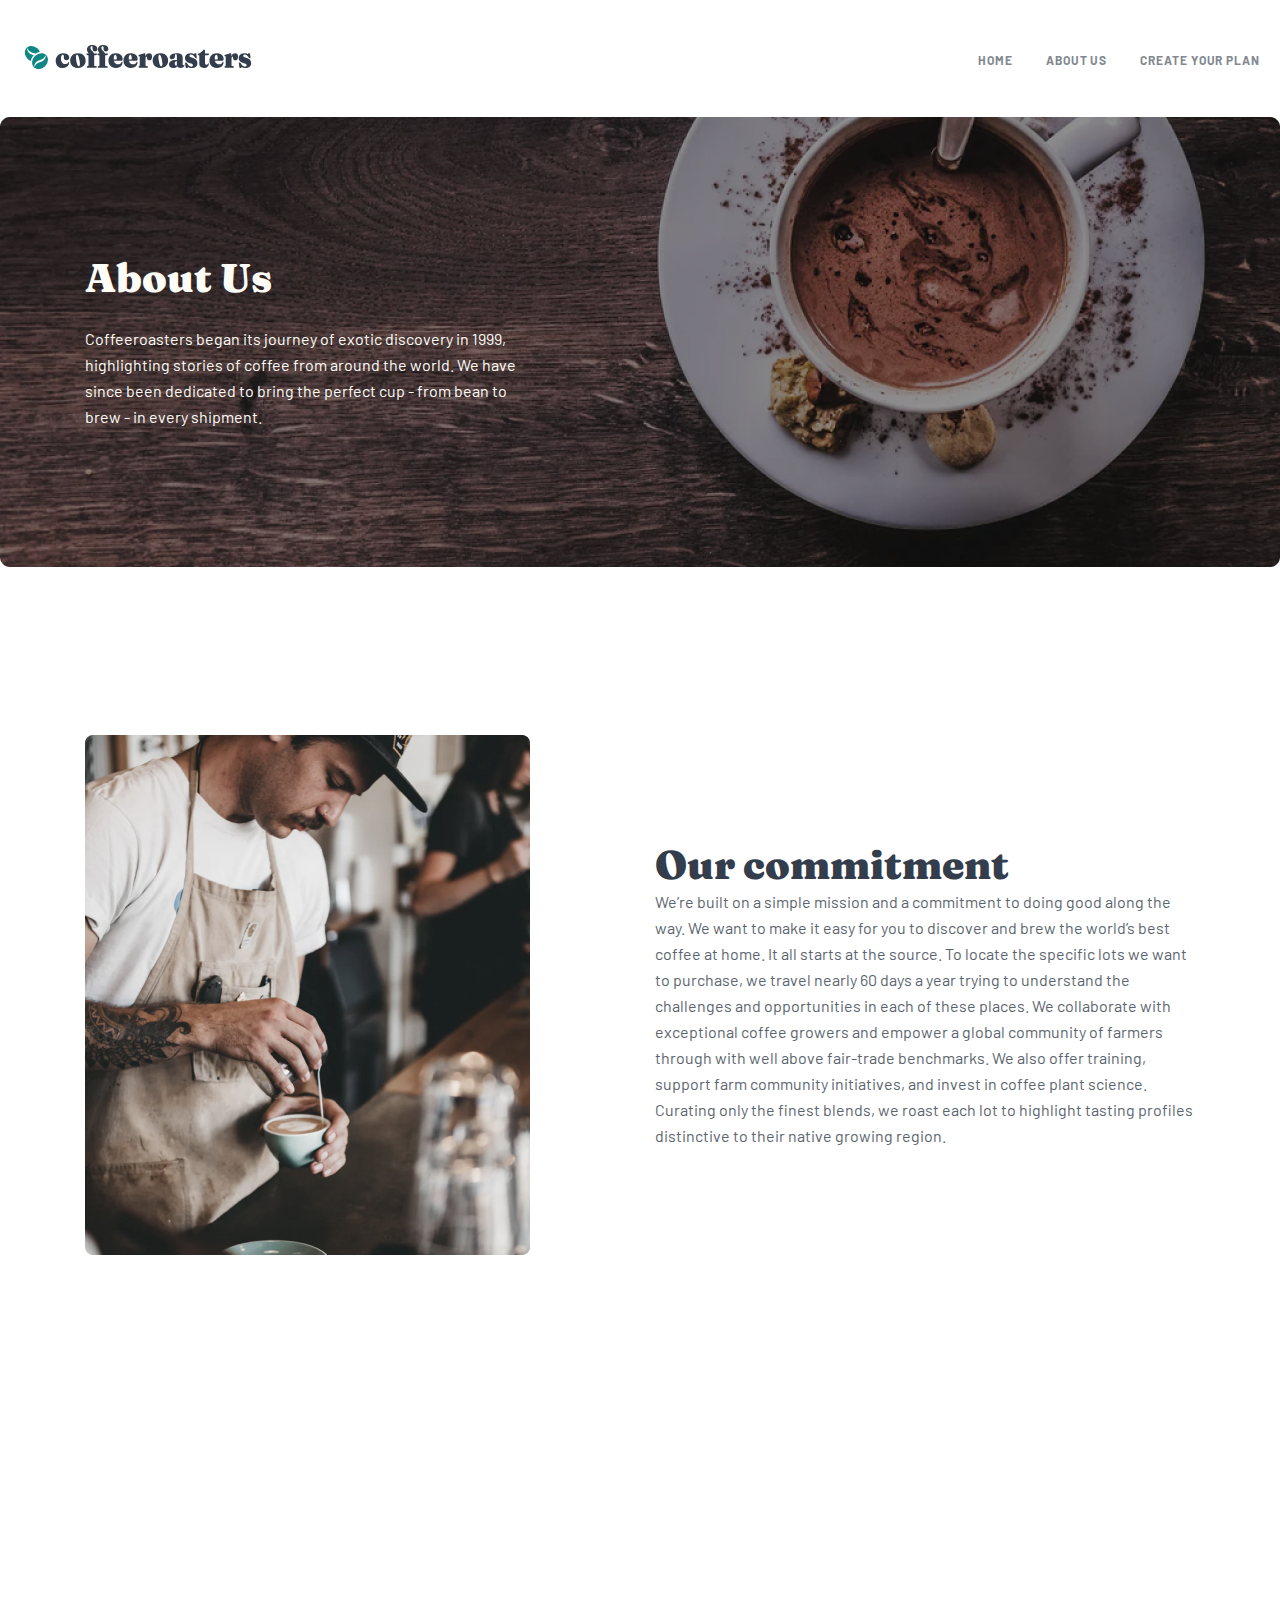
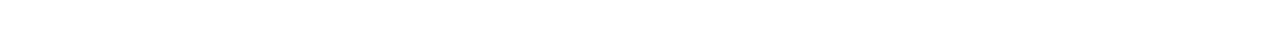
==== about.html @ 252aadc0 "about" ====
<!DOCTYPE html>
<html lang="en">
<head>
    <meta charset="UTF-8">
    <meta http-equiv="X-UA-Compatible" content="IE=edge">
    <meta name="viewport" content="width=device-width, initial-scale=1.0">
    <link rel="stylesheet" href="./css/main.css">
    <title>Document</title>
</head>
<body>
    <!-- HEADER -->
    <header class="header">
        <div class="container header__container">
            <a class="header__link" href="#">
                <img class="header__img" src="./images/Group 5.svg" alt="logo" width="236" height="26">
            </a>
            <!-- NAV -->
            <nav class="sitenav">
                <ul class="sitenav__list">
                    <li class="sitenav__item">
                        <a href="./index.html" class="sitenav__link">
                            HOME
                        </a>
                    </li>

                    <li class="sitenav__item">
                        <a href="#" class="sitenav__link sitenav__link--about">
                            ABOUT US
                        </a>
                    </li>

                    <li class="sitenav__item">
                        <a href="#" class="sitenav__link">
                            Create your plan
                        </a>
                    </li>
                </ul>
            </nav>
        </div>
    </header>

    <!-- MAIN -->
    <main class="main">
        <!-- ABOUT -->
        <section class="about">
            <div class="container about__container">
                <h2 class="about__heading">About Us</h2>
                <p class="about__desc">
                    Coffeeroasters began its journey of exotic discovery in 1999, highlighting stories of coffee from around the world. We have since been dedicated to bring the perfect cup - from bean to brew - in every shipment.
                </p>
            </div>
        </section>

        <!-- COMMITMENT -->
        <section class="commitment">
            <div class="container commitment__container">
                <img class="commitment__img" src="./images/man.png" alt="man" width="445" height="520">

                <div class="commitment__wrapper">
                    <h2 class="commitment__heading">Our commitment</h2>
                    <p class="commitment__desc">
                        We’re built on a simple mission and a commitment to doing good along the way. We want to make it easy for you to discover and brew the world’s best coffee at home. It all starts at the source. To locate the specific lots we want to purchase, we travel nearly 60 days a year trying to understand the challenges and opportunities in each of these places. We collaborate with exceptional coffee growers and empower a global community of farmers through with well above fair-trade benchmarks. We also offer training, support farm community initiatives, and invest in coffee plant science. Curating only the finest blends, we roast each lot to highlight tasting profiles distinctive to their native growing region.
                    </p>
                </div>
            </div>
        </section>
    </main>

    <!-- FOOTER -->
    <footer class="footer">

    </footer>
</body>
</html>
---- css/main.css ----
@font-face {
  font-family: 'Barlow';
  src: url("../fonts/Barlow-Regular.woff2") format("woff2"), url("../fonts/Barlow-Regular.woff") format("woff"), url("../fonts/Barlow-Regular.ttf") format("truetype");
  font-weight: normal;
  font-style: normal;
  font-display: swap;
}

@font-face {
  font-family: 'Barlow';
  src: url("../fonts/Barlow-SemiBold.woff2") format("woff2"), url("../fonts/Barlow-SemiBold.woff") format("woff"), url("../fonts/Barlow-SemiBold.ttf") format("truetype");
  font-weight: 600;
  font-style: normal;
  font-display: swap;
}

@font-face {
  font-family: 'Fraunces';
  src: url("../fonts/Fraunces-Black.woff2") format("woff2"), url("../fonts/Fraunces-Black.woff") format("woff"), url("../fonts/Fraunces-Black.ttf") format("truetype");
  font-weight: 900;
  font-style: normal;
  font-display: swap;
}

@font-face {
  font-family: 'Barlow';
  src: url("../fonts/Barlow-Medium.woff2") format("woff2"), url("../fonts/Barlow-Medium.woff") format("woff"), url("../fonts/Barlow-Medium.ttf") format("truetype");
  font-weight: 500;
  font-style: normal;
  font-display: swap;
}

@font-face {
  font-family: 'Barlow';
  src: url("../fonts/Barlow-Bold.woff2") format("woff2"), url("../fonts/Barlow-Bold.woff") format("woff"), url("../fonts/Barlow-Bold.ttf") format("truetype");
  font-weight: bold;
  font-style: normal;
  font-display: swap;
}

html {
  -webkit-box-sizing: border-box;
          box-sizing: border-box;
  scroll-behavior: smooth;
}

*,
*::after,
*::before {
  -webkit-box-sizing: border-box;
          box-sizing: border-box;
}

body {
  margin: 0;
  padding: 0;
  font-family: 'Barlow', 'Fraunces', sans-serif;
}

img {
  display: inline-block;
}

.visually-hidden {
  position: absolute;
  width: 1px;
  height: 1px;
  margin: -1px;
  border: 0;
  padding: 0;
  white-space: nowrap;
  -webkit-clip-path: inset(100%);
          clip-path: inset(100%);
  clip: rect(0 0 0 0);
  overflow: hidden;
}

.container {
  max-width: 1320px;
  margin: 0 auto;
  padding: 0 20px;
}

.button {
  padding: 15px 31px;
  text-decoration: none;
  background: #66D2CF;
  border-radius: 6px;
  font-family: 'Fraunces 9pt';
  font-style: normal;
  font-weight: 900;
  font-size: 18px;
  line-height: 25px;
  text-align: center;
  color: #FEFCF7;
}

.button:hover {
  opacity: 0.8;
}

.button:active {
  opacity: 0.4;
}

.header {
  padding-top: 44px;
  padding-bottom: 44px;
}

.header__container {
  display: -webkit-box;
  display: -ms-flexbox;
  display: flex;
  -webkit-box-align: center;
      -ms-flex-align: center;
          align-items: center;
  -webkit-box-pack: justify;
      -ms-flex-pack: justify;
          justify-content: space-between;
}

.header__link {
  text-decoration: none;
}

.header__link:hover {
  opacity: 0.8;
}

.header__link:active {
  opacity: 0.4;
}

.sitenav__list {
  display: -webkit-box;
  display: -ms-flexbox;
  display: flex;
  margin: 0;
  padding: 0;
  list-style: none;
}

.sitenav__item + .sitenav__item {
  margin-left: 33px;
}

.sitenav__link {
  text-decoration: none;
  font-weight: 700;
  font-size: 12px;
  line-height: 15px;
  letter-spacing: 0.923077px;
  text-transform: uppercase;
  color: #83888F;
}

.sitenav__link:hover {
  opacity: 0.8;
}

.sitenav__link:active {
  opacity: 0.4;
}

.hero__container {
  background-image: url(../images/Bitmap.png);
  background-size: cover;
  padding-top: 116px;
  padding-bottom: 116px;
  padding-left: 86px;
}

.hero__wrapper {
  width: 493px;
}

.hero__heading {
  font-family: 'Fraunces';
  margin: 0;
  margin-bottom: 32px;
  font-weight: 900;
  font-size: 72px;
  line-height: 72px;
  color: #FEFCF7;
}

.hero__desc {
  margin: 0;
  margin-bottom: 56px;
  font-size: 16px;
  line-height: 26px;
  color: #FEFCF7;
  mix-blend-mode: normal;
  opacity: 0.8;
}

.collection {
  padding-top: 100px;
  padding-bottom: 200px;
}

.collection__container {
  max-width: 1111px;
  padding-top: 120px;
  background-image: url(../images/our.png);
  background-repeat: no-repeat;
  background-size: contain;
}

.collection__img {
  margin-bottom: 71px;
}

.collection__list {
  display: -webkit-box;
  display: -ms-flexbox;
  display: flex;
  -webkit-box-pack: justify;
      -ms-flex-pack: justify;
          justify-content: space-between;
  list-style: none;
  margin: 0;
  padding: 0;
}

.collection__desc {
  width: 255px;
  margin: 0;
  margin-bottom: 24px;
  font-family: 'Fraunces 9pt';
  font-style: normal;
  font-weight: 900;
  font-size: 24px;
  line-height: 32px;
  text-align: center;
  color: #333D4B;
}

.collection__desc-small {
  width: 255px;
  margin: 0;
  font-size: 16px;
  line-height: 26px;
  text-align: center;
  color: #333D4B;
}

.choose {
  padding-bottom: 351px;
}

.choose__container {
  padding-top: 100px;
  background-color: #282F38;
}

.choose__heading {
  margin: 0;
  margin-bottom: 32px;
  font-family: 'Fraunces 9pt';
  font-style: normal;
  font-weight: 900;
  font-size: 40px;
  line-height: 48px;
  text-align: center;
  color: #FEFCF7;
}

.choose__desc {
  width: 540px;
  margin: 0;
  margin: 0 auto;
  font-size: 16px;
  line-height: 26px;
  text-align: center;
  color: #FEFCF7;
  mix-blend-mode: normal;
  opacity: 0.8;
}

.choose__list {
  display: -webkit-box;
  display: -ms-flexbox;
  display: flex;
  -webkit-box-pack: center;
      -ms-flex-pack: center;
          justify-content: center;
  list-style: none;
  margin: 0;
  padding: 0;
}

.choose__item {
  position: relative;
  top: 150px;
  text-align: center;
  padding-top: 70px;
  padding-right: 48px;
  padding-bottom: 48px;
  padding-left: 48px;
  background-color: #0E8784;
  border-radius: 8px;
  width: 350px;
}

.choose__item + .choose__item {
  margin-left: 30px;
}

.choose__img {
  margin-bottom: 56px;
}

.choose__list-desc {
  width: 255px;
  margin: 0;
  margin-bottom: 24px;
  font-family: 'Fraunces';
  font-weight: 900;
  font-size: 24px;
  line-height: 32px;
  color: #FEFCF7;
}

.choose__list-descsmall {
  margin: 0;
  width: 255px;
  font-size: 16px;
  line-height: 26px;
  color: #FEFCF7;
}

.works {
  padding-bottom: 200px;
}

.works__desc {
  margin: 0;
  margin-bottom: 80px;
  font-family: 'Fraunces 9pt';
  font-style: normal;
  font-weight: 900;
  font-size: 24px;
  line-height: 32px;
  color: #83888F;
}

.works__img {
  margin-bottom: 67px;
}

.works__list {
  display: -webkit-box;
  display: -ms-flexbox;
  display: flex;
  -webkit-box-align: center;
      -ms-flex-align: center;
          align-items: center;
  list-style: none;
  margin: 0;
  padding: 0;
}

.works__item {
  width: 285px;
  margin-bottom: 64px;
}

.works__item + .works__item {
  margin-left: 95px;
}

.works__span {
  display: inline-block;
  margin-bottom: 38px;
  font-family: 'Fraunces';
  font-style: normal;
  font-weight: 900;
  font-size: 72px;
  line-height: 72px;
  color: #FDD6BA;
}

.works__desc {
  margin: 0;
  margin-bottom: 42px;
  font-family: 'Fraunces';
  font-style: normal;
  font-weight: 900;
  font-size: 32px;
  line-height: 36px;
  color: #333D4B;
}

.works__desc-smal {
  margin: 0;
  font-size: 16px;
  line-height: 26px;
  color: #333D4B;
}

.footer {
  padding-bottom: 135px;
}

.footer__container {
  display: -webkit-box;
  display: -ms-flexbox;
  display: flex;
  -webkit-box-align: center;
      -ms-flex-align: center;
          align-items: center;
  -webkit-box-pack: justify;
      -ms-flex-pack: justify;
          justify-content: space-between;
  background: #2C343E;
  padding: 47px 85px;
}

.footer__list {
  display: -webkit-box;
  display: -ms-flexbox;
  display: flex;
  list-style: none;
  margin: 0;
  margin-left: 103px;
  padding: 0;
}

.footer__item + .footer__item {
  margin-left: 33px;
}

.footer__wrapper {
  display: -webkit-box;
  display: -ms-flexbox;
  display: flex;
  -webkit-box-align: center;
      -ms-flex-align: center;
          align-items: center;
}

.footer__link {
  text-decoration: none;
  font-weight: 700;
  font-size: 12px;
  line-height: 15px;
  letter-spacing: 0.923077px;
  text-transform: uppercase;
  color: #83888F;
}

.footer__link:hover {
  opacity: 0.8;
}

.footer__link:active {
  opacity: 0.4;
}

.footer__img-link + .footer__img-link {
  margin-left: 24px;
}

.footer__img-link:hover {
  opacity: 0.8;
}

.footer__img-link:active {
  opacity: 0.4;
}

.about {
  padding-bottom: 168px;
}

.about__container {
  background-image: url(../images/blackcofe.png);
  background-size: cover;
  padding: 137px 85px;
}

.about__heading {
  margin: 0;
  margin-bottom: 24px;
  font-family: 'Fraunces';
  font-style: normal;
  font-weight: 900;
  font-size: 40px;
  line-height: 48px;
  color: #FEFCF7;
}

.about__desc {
  width: 445px;
  margin: 0;
  font-size: 16px;
  line-height: 26px;
  color: #FEFCF7;
}

.commitment {
  padding-bottom: 256px;
}

.commitment__container {
  display: -webkit-box;
  display: -ms-flexbox;
  display: flex;
  -webkit-box-align: center;
      -ms-flex-align: center;
          align-items: center;
  -webkit-box-pack: center;
      -ms-flex-pack: center;
          justify-content: center;
}

.commitment__wrapper {
  margin-left: 125px;
  width: 540px;
}

.commitment__heading {
  margin: 0;
  font-family: 'Fraunces';
  font-style: normal;
  font-weight: 900;
  font-size: 40px;
  line-height: 48px;
  color: #333D4B;
}

.commitment__desc {
  margin: 0;
  line-height: 26px;
  color: #333D4B;
  mix-blend-mode: normal;
  opacity: 0.8;
}
/*# sourceMappingURL=main.css.map */
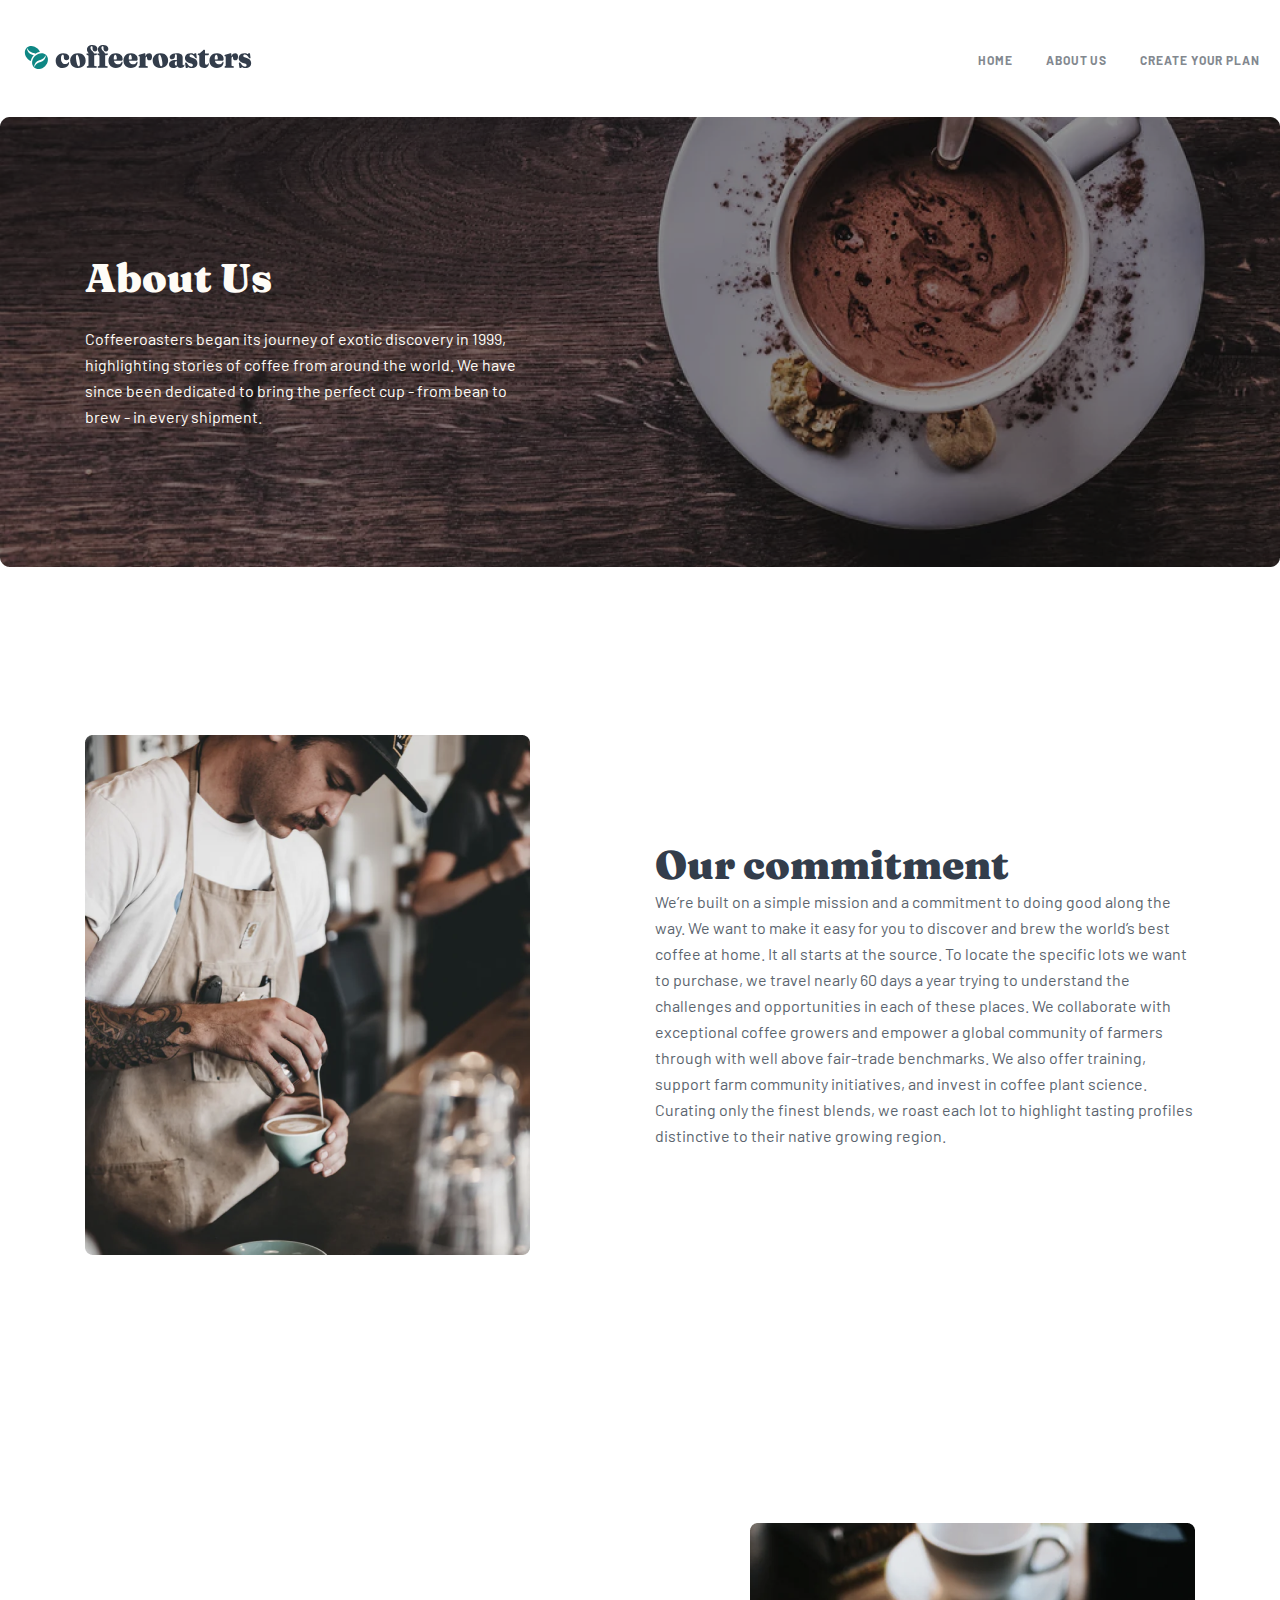
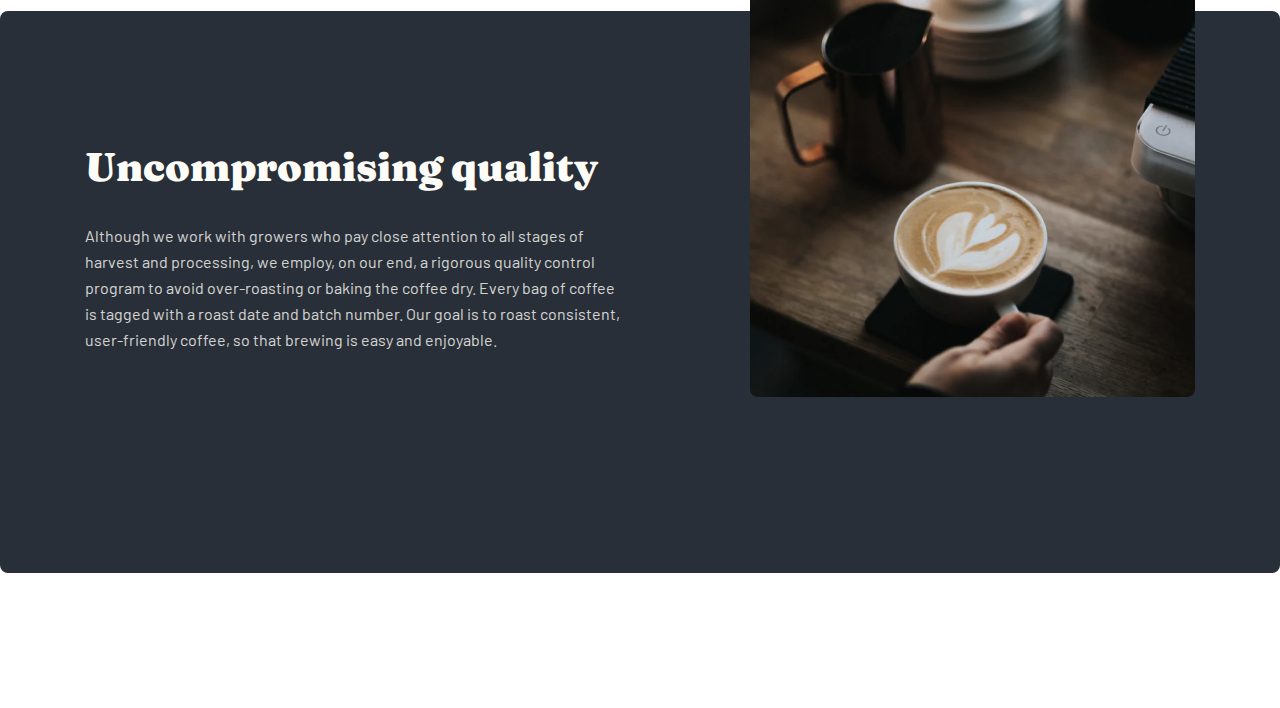
==== commit dbd6cf38: "quality" ====
--- a/about.html
+++ b/about.html
@@ -64,6 +64,19 @@
                 </div>
             </div>
         </section>
+
+        <section class="quality">
+            <div class="container quality__container">
+              <div class="quality__wrapper">
+                <h2 class="quality__heading">Uncompromising quality</h2>
+                <p class="quality__desc">
+                    Although we work with growers who pay close attention to all stages of harvest and processing, we employ, on our end, a rigorous quality control program to avoid over-roasting or baking the coffee dry. Every bag of coffee is tagged with a roast date and batch number. Our goal is to roast consistent, user-friendly coffee, so that brewing is easy and enjoyable.
+                </p>
+              </div>
+
+              <img class="quality__img" src="./images/qualitycofe.png" alt="cofe" width="445" height="474">
+            </div>
+        </section>
     </main>
 
     <!-- FOOTER -->
--- a/css/main.css
+++ b/css/main.css
@@ -501,7 +501,7 @@
 }
 
 .commitment {
-  padding-bottom: 256px;
+  padding-bottom: 356px;
 }
 
 .commitment__container {
@@ -538,4 +538,45 @@
   mix-blend-mode: normal;
   opacity: 0.8;
 }
+
+.quality__container {
+  display: -webkit-box;
+  display: -ms-flexbox;
+  display: flex;
+  -webkit-box-align: center;
+      -ms-flex-align: center;
+          align-items: center;
+  background-color: #282F38;
+  border-radius: 8px;
+  padding-bottom: 88px;
+  padding-left: 85px;
+}
+
+.quality__wrapper {
+  width: 540px;
+  margin-right: 125px;
+}
+
+.quality__heading {
+  margin: 0;
+  margin-bottom: 32px;
+  font-family: 'Fraunces';
+  font-weight: 900;
+  font-size: 40px;
+  line-height: 48px;
+  color: #FEFCF7;
+}
+
+.quality__desc {
+  margin: 0;
+  line-height: 26px;
+  color: #FEFCF7;
+  mix-blend-mode: normal;
+  opacity: 0.8;
+}
+
+.quality__img {
+  position: relative;
+  top: -88px;
+}
 /*# sourceMappingURL=main.css.map */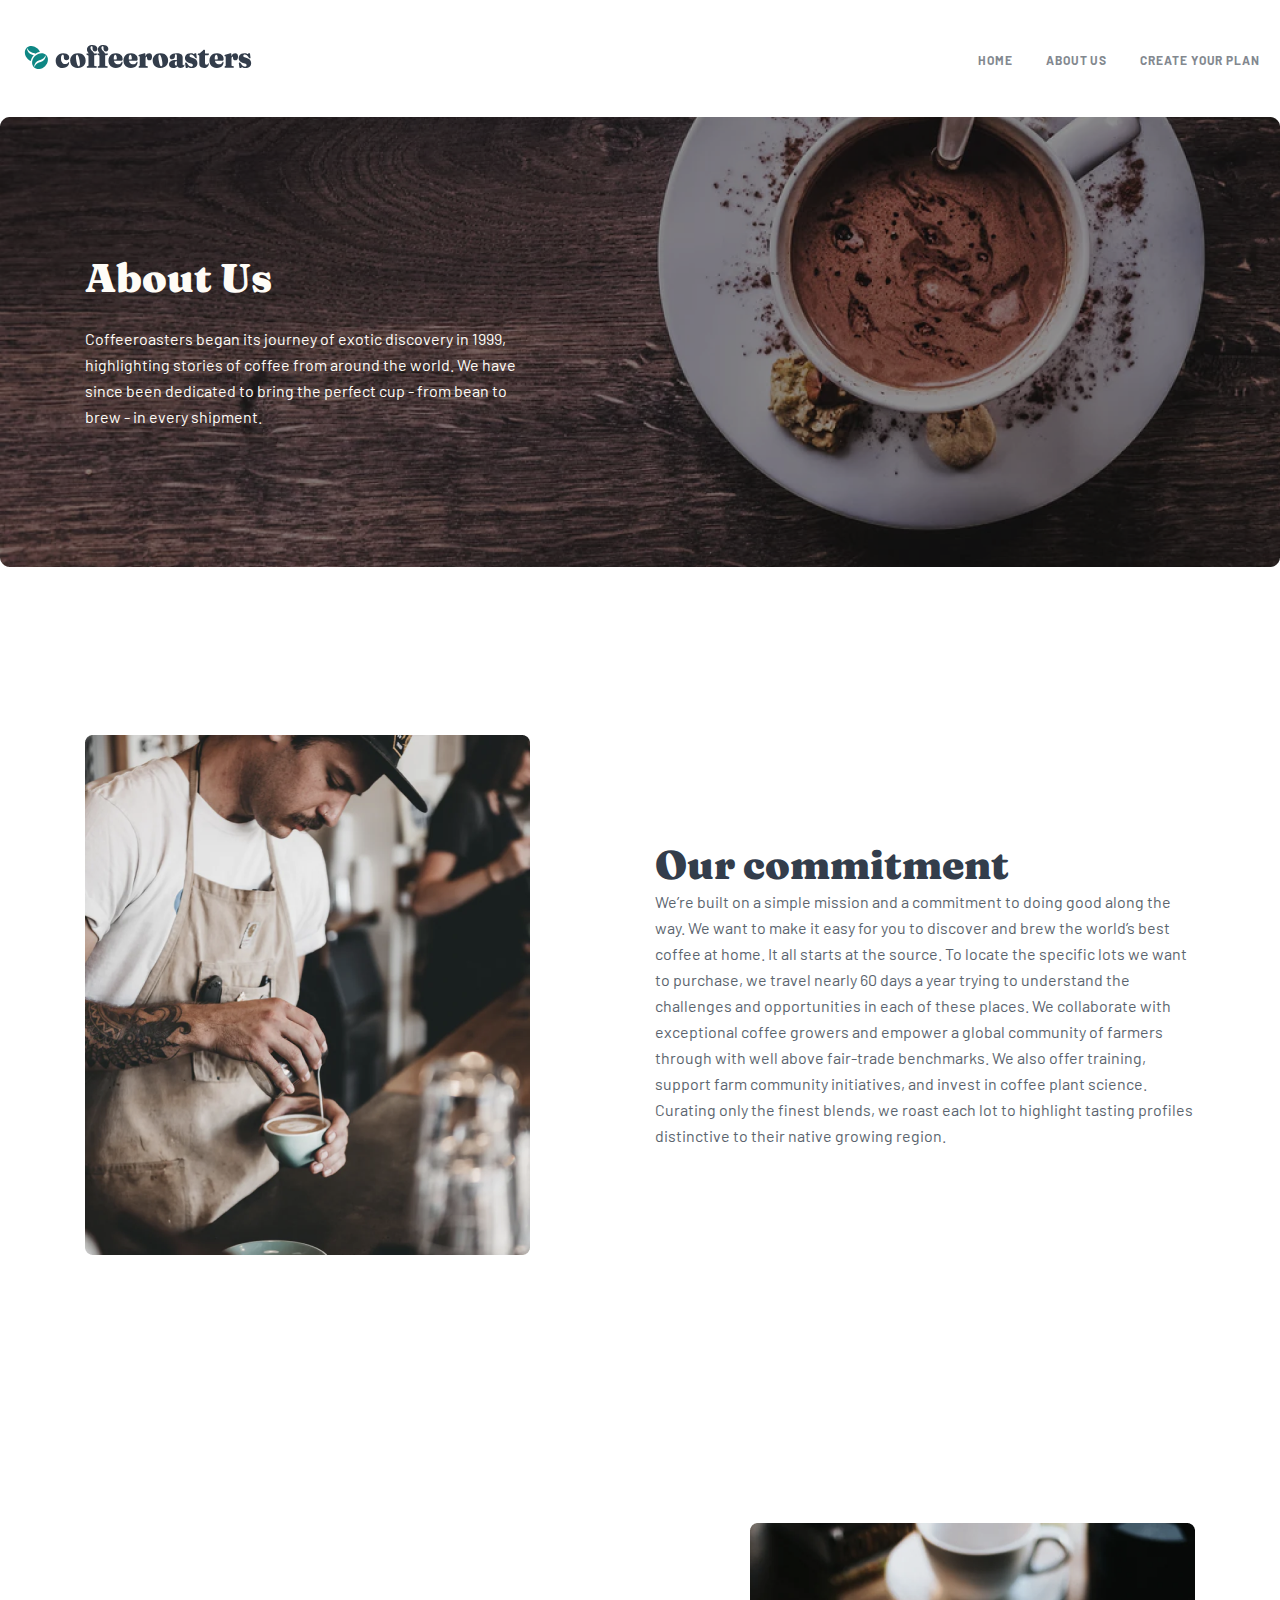
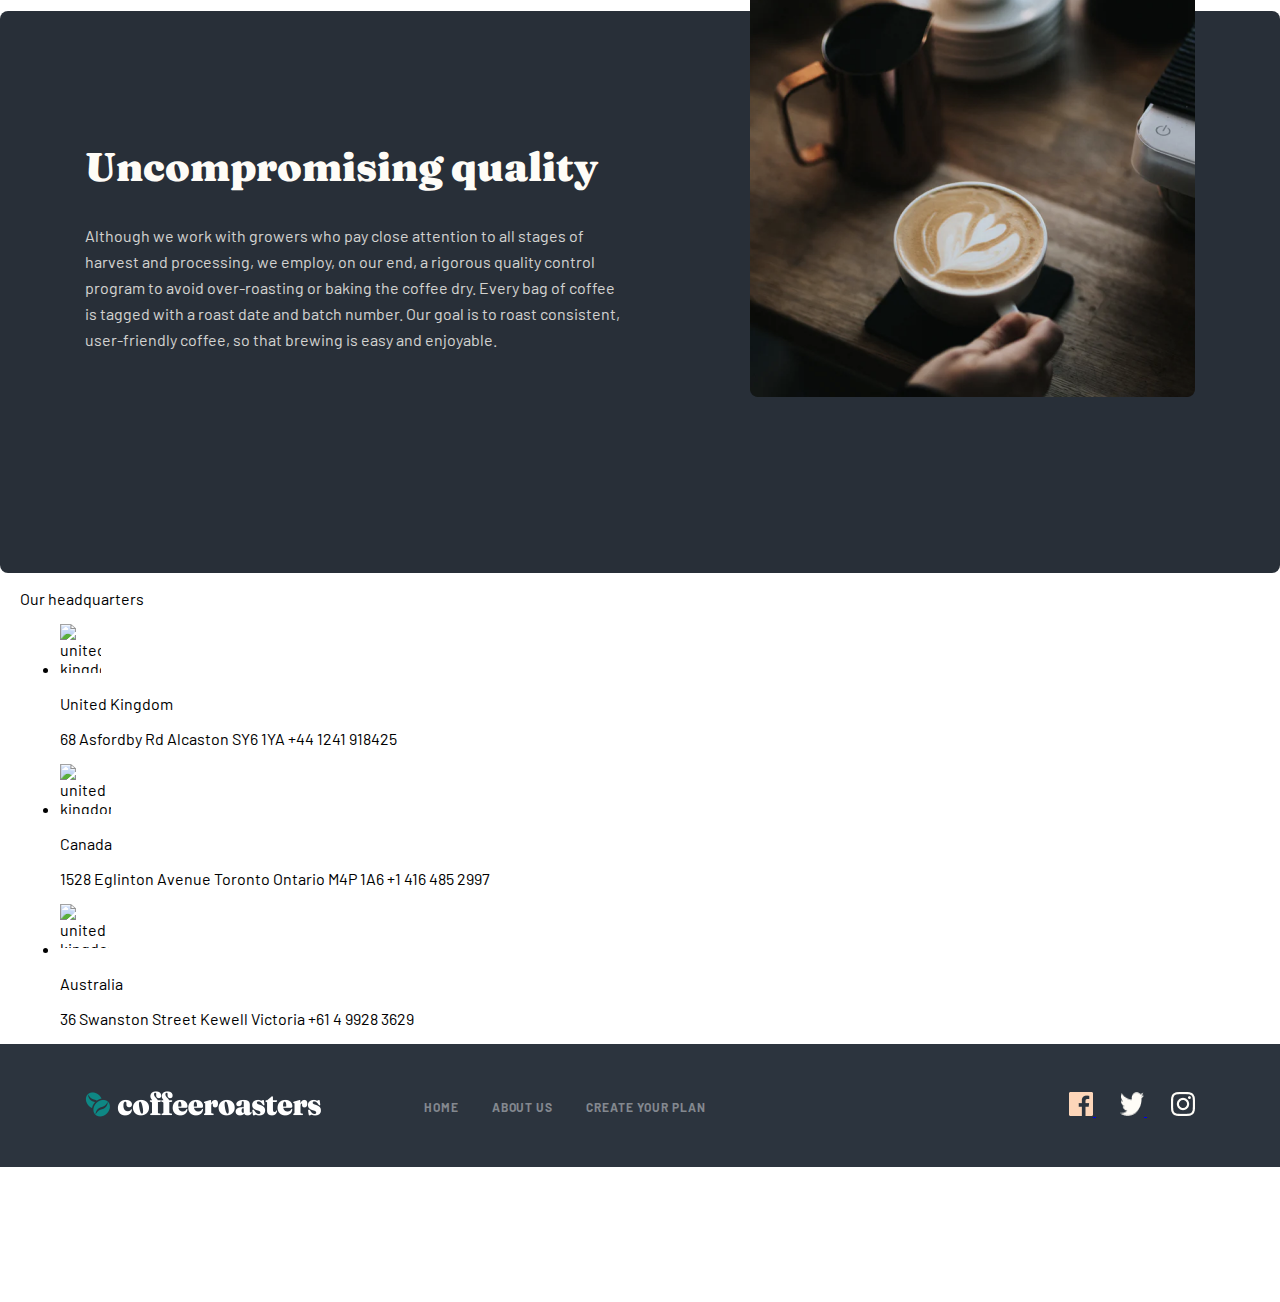
==== commit f8b68c67: "last" ====
--- a/about.html
+++ b/about.html
@@ -4,8 +4,9 @@
     <meta charset="UTF-8">
     <meta http-equiv="X-UA-Compatible" content="IE=edge">
     <meta name="viewport" content="width=device-width, initial-scale=1.0">
+    <link rel="shortcut icon" href="./images/last.jpg" type="image/x-icon">
     <link rel="stylesheet" href="./css/main.css">
-    <title>Document</title>
+    <title>About us</title>
 </head>
 <body>
     <!-- HEADER -->
@@ -30,7 +31,7 @@
                     </li>
 
                     <li class="sitenav__item">
-                        <a href="#" class="sitenav__link">
+                        <a href="./subscribe.html" class="sitenav__link">
                             Create your plan
                         </a>
                     </li>
@@ -64,24 +65,101 @@
                 </div>
             </div>
         </section>
-
+        <!-- QUALITY -->
         <section class="quality">
             <div class="container quality__container">
-              <div class="quality__wrapper">
-                <h2 class="quality__heading">Uncompromising quality</h2>
-                <p class="quality__desc">
-                    Although we work with growers who pay close attention to all stages of harvest and processing, we employ, on our end, a rigorous quality control program to avoid over-roasting or baking the coffee dry. Every bag of coffee is tagged with a roast date and batch number. Our goal is to roast consistent, user-friendly coffee, so that brewing is easy and enjoyable.
-                </p>
-              </div>
+                <div class="quality__wrapper">
+                    <h2 class="quality__heading">Uncompromising quality</h2>
+                    <p class="quality__desc">
+                        Although we work with growers who pay close attention to all stages of harvest and processing, we employ, on our end, a rigorous quality control program to avoid over-roasting or baking the coffee dry. Every bag of coffee is tagged with a roast date and batch number. Our goal is to roast consistent, user-friendly coffee, so that brewing is easy and enjoyable.
+                    </p>
+                </div>
 
-              <img class="quality__img" src="./images/qualitycofe.png" alt="cofe" width="445" height="474">
+                <img class="quality__img" src="./images/qualitycofe.png" alt="cofe" width="445" height="474">
+            </div>
+        </section>
+
+        <section class="nation">
+            <div class="container nation__container">
+                <p class="nation__desc">Our headquarters</p>
+
+                <ul class="nation__list">
+                    <li class="nation__item">
+                        <img class="nation__img" src="./images/kingdom.png" alt="united kingdom" width="41" height="49">
+
+                        <p class="nation__list-desc">United Kingdom</p>
+                        <p class="nation__list-desc-small">68  Asfordby Rd
+                            Alcaston
+                            SY6 1YA
+                            +44 1241 918425
+                        </p>
+                    </li>
+
+                    <li class="nation__item">
+                        <img class="nation__img" src="./images/canada.png" alt="united kingdom" width="51" height="50">
+
+                        <p class="nation__list-desc">Canada</p>
+                        <p class="nation__list-desc-small">
+                            1528  Eglinton Avenue
+                            Toronto
+                            Ontario M4P 1A6
+                            +1 416 485 2997
+                        </p>
+                    </li>
+
+                    <li class="nation__item">
+                        <img class="nation__img" src="./images/australia.png" alt="united kingdom" width="49" height="44">
+
+                        <p class="nation__list-desc">Australia</p>
+                        <p class="nation__list-desc-small">
+                            36 Swanston Street
+                            Kewell
+                            Victoria
+                            +61 4 9928 3629
+                        </p>
+                    </li>
+                </ul>
             </div>
         </section>
     </main>
 
     <!-- FOOTER -->
     <footer class="footer">
+        <div class="container footer__container">
+          <div class="footer__wrapper">
+            <a class="header__link" href="#">
+                <img class="header__img" src="./images/coffe.png" alt="logo" width="236" height="26">
+            </a>
 
+            <ul class="footer__list">
+                <li class="footer__item">
+                    <a class="footer__link" href="./index.html">HOME</a>
+                </li>
+
+                <li class="footer__item">
+                    <a class="footer__link" href="#">ABOUT US</a>
+                </li>
+
+                <li class="footer__item">
+                    <a class="footer__link" href="./subscribe.html">Create your plan</a>
+                </li>
+            </ul>
+          </div>
+
+          <div class="footer__imgwrapper">
+            <a class="footer__img-link" href="#">
+                <img class="footer__img" src="./images/facebook.png" alt="facebook" width="24" height="24">
+            </a>
+
+            <a class="footer__img-link" href="#">
+                <img class="footer__img" src="./images/twitter.png" alt="facebook" width="24" height="24">
+            </a>
+
+            <a class="footer__img-link" href="#">
+                <img class="footer__img" src="./images/instagram.png" alt="facebook" width="24" height="24">
+            </a>
+          </div>
+        </div>
     </footer>
 </body>
 </html>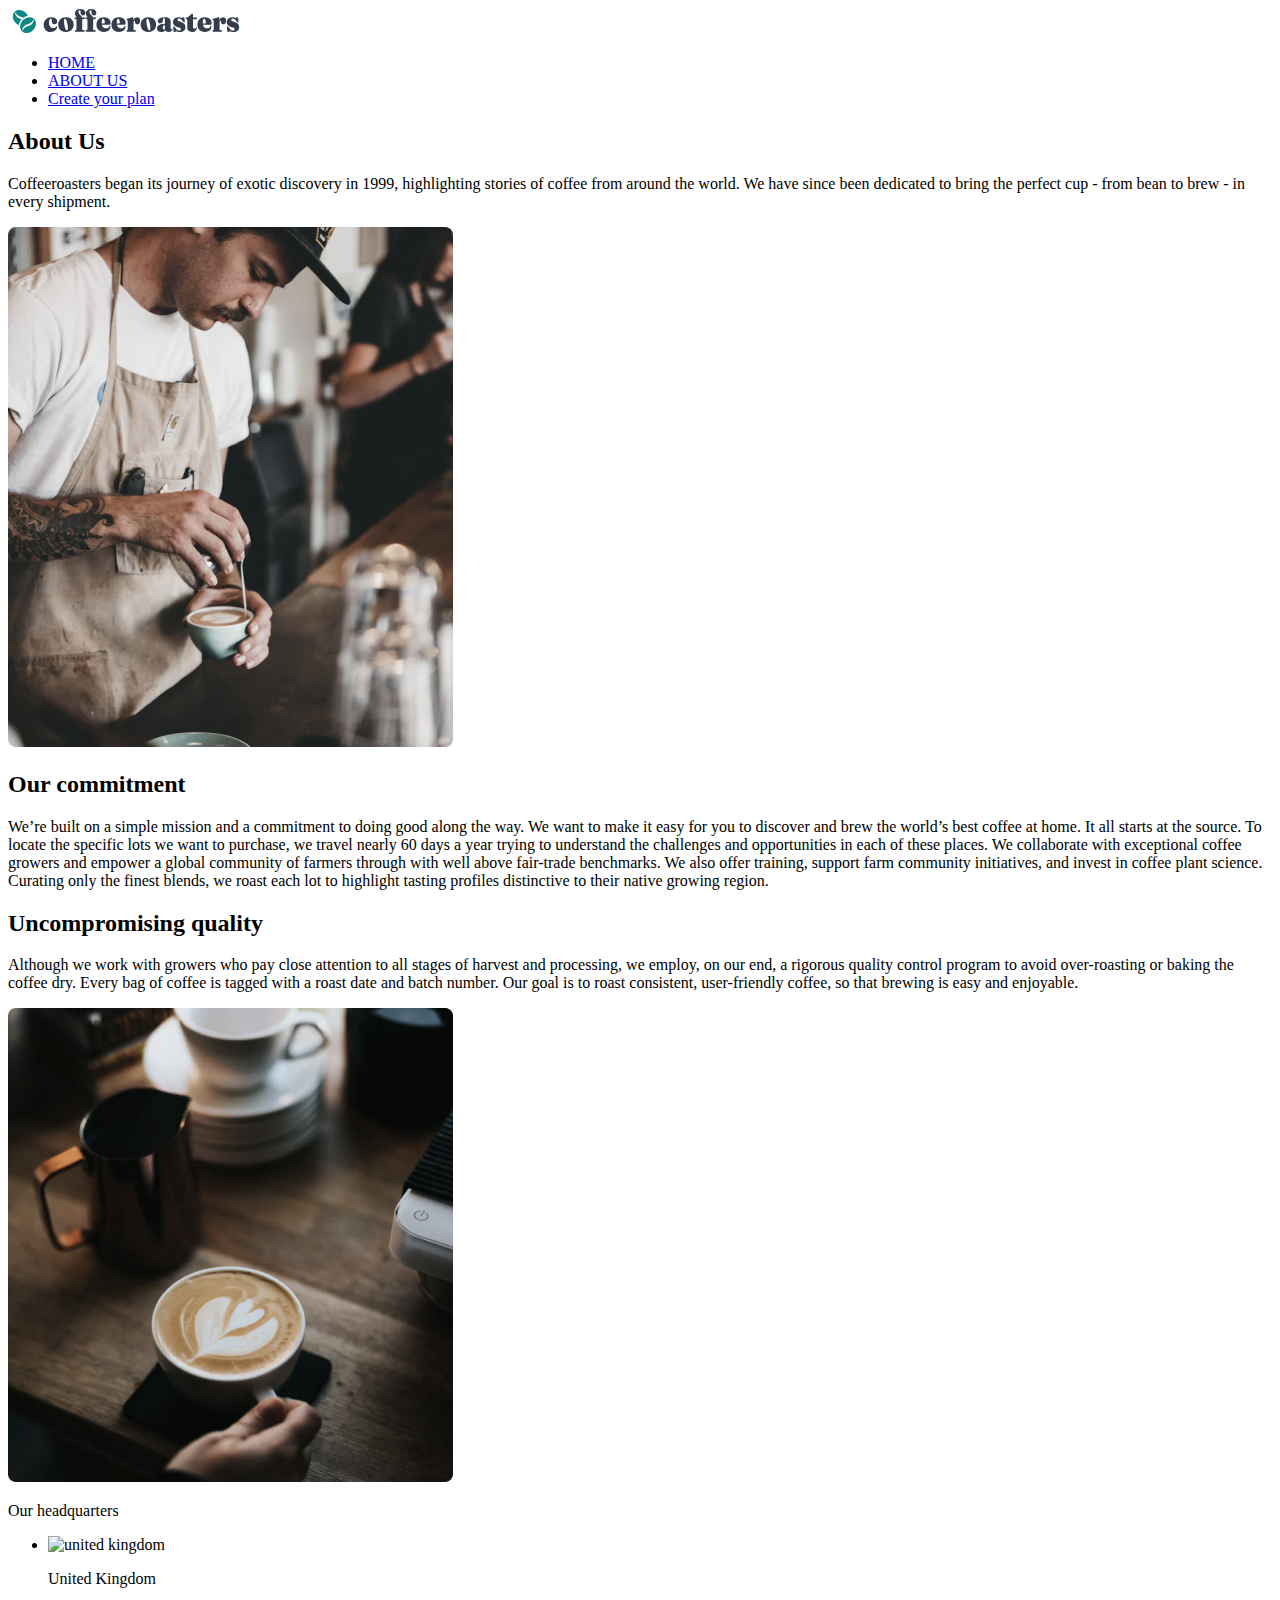
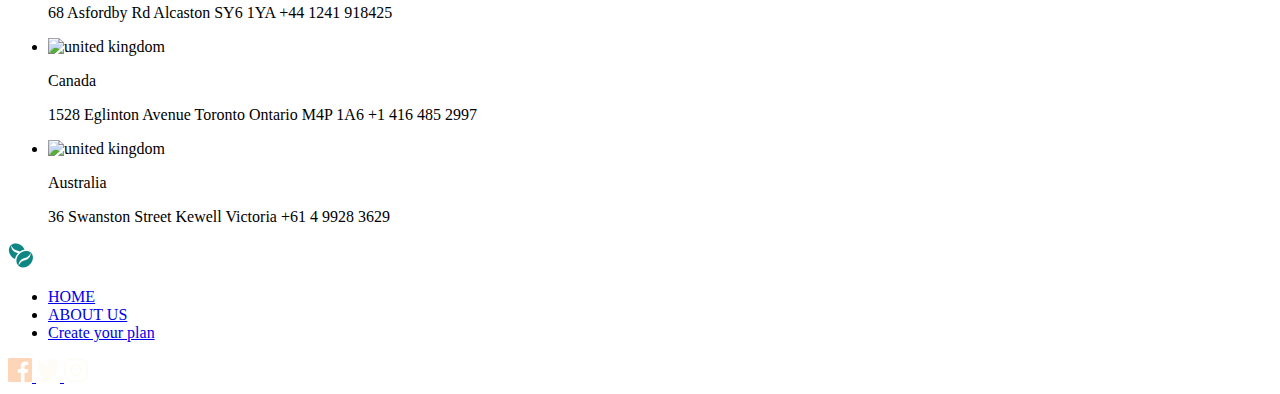
==== commit fbed7305: "link" ====
--- a/about.html
+++ b/about.html
@@ -5,7 +5,8 @@
     <meta http-equiv="X-UA-Compatible" content="IE=edge">
     <meta name="viewport" content="width=device-width, initial-scale=1.0">
     <link rel="shortcut icon" href="./images/last.jpg" type="image/x-icon">
-    <link rel="stylesheet" href="./css/main.css">
+    <!-- <link rel="stylesheet" href="./css/main.css"> -->
+    <link rel="stylesheet" href="./css/main.min.css">
     <title>About us</title>
 </head>
 <body>
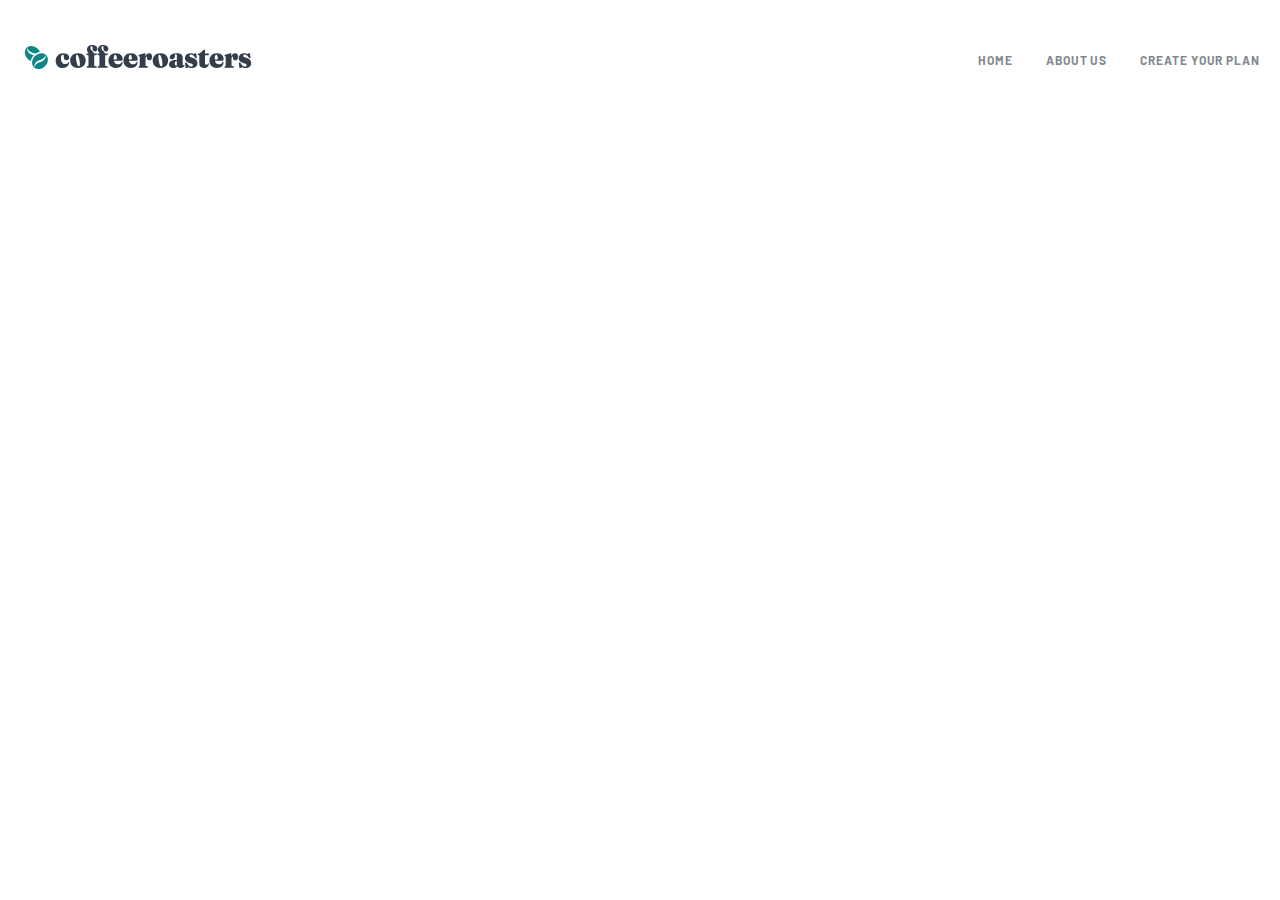
==== commit c80f71d2: "2 page" ====
--- a/about.html
+++ b/about.html
@@ -5,16 +5,20 @@
     <meta http-equiv="X-UA-Compatible" content="IE=edge">
     <meta name="viewport" content="width=device-width, initial-scale=1.0">
     <link rel="shortcut icon" href="./images/last.jpg" type="image/x-icon">
-    <!-- <link rel="stylesheet" href="./css/main.css"> -->
-    <link rel="stylesheet" href="./css/main.min.css">
+    <link rel="stylesheet" href="./css/main.css">
+    <!-- <link rel="stylesheet" href="./css/main.min.css"> -->
     <title>About us</title>
 </head>
 <body>
     <!-- HEADER -->
-    <header class="header">
+    <header class="header header--open">
         <div class="container header__container">
             <a class="header__link" href="#">
                 <img class="header__img" src="./images/Group 5.svg" alt="logo" width="236" height="26">
+            </a>
+
+            <a class="header__link header__link--active" href="#">
+                <img class="header__img" src="./images/footerlogo.png" alt="logo" width="163" height="18">
             </a>
             <!-- NAV -->
             <nav class="sitenav">
@@ -37,6 +41,8 @@
                         </a>
                     </li>
                 </ul>
+
+                <button class="header__hamburger"></button>
             </nav>
         </div>
     </header>
@@ -44,7 +50,7 @@
     <!-- MAIN -->
     <main class="main">
         <!-- ABOUT -->
-        <section class="about">
+        <section class="about about__none">
             <div class="container about__container">
                 <h2 class="about__heading">About Us</h2>
                 <p class="about__desc">
@@ -54,7 +60,7 @@
         </section>
 
         <!-- COMMITMENT -->
-        <section class="commitment">
+        <section class="commitment commitment__none">
             <div class="container commitment__container">
                 <img class="commitment__img" src="./images/man.png" alt="man" width="445" height="520">
 
@@ -67,7 +73,7 @@
             </div>
         </section>
         <!-- QUALITY -->
-        <section class="quality">
+        <section class="quality quality__none">
             <div class="container quality__container">
                 <div class="quality__wrapper">
                     <h2 class="quality__heading">Uncompromising quality</h2>
@@ -79,8 +85,8 @@
                 <img class="quality__img" src="./images/qualitycofe.png" alt="cofe" width="445" height="474">
             </div>
         </section>
-
-        <section class="nation">
+        <!-- NATION -->
+        <section class="nation nation__none">
             <div class="container nation__container">
                 <p class="nation__desc">Our headquarters</p>
 
@@ -125,7 +131,7 @@
     </main>
 
     <!-- FOOTER -->
-    <footer class="footer">
+    <footer class="footer footer__none">
         <div class="container footer__container">
           <div class="footer__wrapper">
             <a class="header__link" href="#">
@@ -162,5 +168,7 @@
           </div>
         </div>
     </footer>
+
+    <script src="./js/app.js"></script>
 </body>
 </html>--- a/css/main.css
+++ b/css/main.css
@@ -1,3 +1,346 @@
+/*! normalize.css v8.0.1 | MIT License | github.com/necolas/normalize.css */
+/* Document
+   ========================================================================== */
+/**
+ * 1. Correct the line height in all browsers.
+ * 2. Prevent adjustments of font size after orientation changes in iOS.
+ */
+html {
+  line-height: 1.15;
+  /* 1 */
+  -webkit-text-size-adjust: 100%;
+  /* 2 */
+}
+
+/* Sections
+     ========================================================================== */
+/**
+   * Remove the margin in all browsers.
+   */
+body {
+  margin: 0;
+}
+
+/**
+   * Render the `main` element consistently in IE.
+   */
+main {
+  display: block;
+}
+
+/**
+   * Correct the font size and margin on `h1` elements within `section` and
+   * `article` contexts in Chrome, Firefox, and Safari.
+   */
+h1 {
+  font-size: 2em;
+  margin: 0.67em 0;
+}
+
+/* Grouping content
+     ========================================================================== */
+/**
+   * 1. Add the correct box sizing in Firefox.
+   * 2. Show the overflow in Edge and IE.
+   */
+hr {
+  -webkit-box-sizing: content-box;
+          box-sizing: content-box;
+  /* 1 */
+  height: 0;
+  /* 1 */
+  overflow: visible;
+  /* 2 */
+}
+
+/**
+   * 1. Correct the inheritance and scaling of font size in all browsers.
+   * 2. Correct the odd `em` font sizing in all browsers.
+   */
+pre {
+  font-family: monospace, monospace;
+  /* 1 */
+  font-size: 1em;
+  /* 2 */
+}
+
+/* Text-level semantics
+     ========================================================================== */
+/**
+   * Remove the gray background on active links in IE 10.
+   */
+a {
+  background-color: transparent;
+}
+
+/**
+   * 1. Remove the bottom border in Chrome 57-
+   * 2. Add the correct text decoration in Chrome, Edge, IE, Opera, and Safari.
+   */
+abbr[title] {
+  border-bottom: none;
+  /* 1 */
+  text-decoration: underline;
+  /* 2 */
+  -webkit-text-decoration: underline dotted;
+          text-decoration: underline dotted;
+  /* 2 */
+}
+
+/**
+   * Add the correct font weight in Chrome, Edge, and Safari.
+   */
+b,
+strong {
+  font-weight: bolder;
+}
+
+/**
+   * 1. Correct the inheritance and scaling of font size in all browsers.
+   * 2. Correct the odd `em` font sizing in all browsers.
+   */
+code,
+kbd,
+samp {
+  font-family: monospace, monospace;
+  /* 1 */
+  font-size: 1em;
+  /* 2 */
+}
+
+/**
+   * Add the correct font size in all browsers.
+   */
+small {
+  font-size: 80%;
+}
+
+/**
+   * Prevent `sub` and `sup` elements from affecting the line height in
+   * all browsers.
+   */
+sub,
+sup {
+  font-size: 75%;
+  line-height: 0;
+  position: relative;
+  vertical-align: baseline;
+}
+
+sub {
+  bottom: -0.25em;
+}
+
+sup {
+  top: -0.5em;
+}
+
+/* Embedded content
+     ========================================================================== */
+/**
+   * Remove the border on images inside links in IE 10.
+   */
+img {
+  border-style: none;
+}
+
+/* Forms
+     ========================================================================== */
+/**
+   * 1. Change the font styles in all browsers.
+   * 2. Remove the margin in Firefox and Safari.
+   */
+button,
+input,
+optgroup,
+select,
+textarea {
+  font-family: inherit;
+  /* 1 */
+  font-size: 100%;
+  /* 1 */
+  line-height: 1.15;
+  /* 1 */
+  margin: 0;
+  /* 2 */
+}
+
+/**
+   * Show the overflow in IE.
+   * 1. Show the overflow in Edge.
+   */
+button,
+input {
+  /* 1 */
+  overflow: visible;
+}
+
+/**
+   * Remove the inheritance of text transform in Edge, Firefox, and IE.
+   * 1. Remove the inheritance of text transform in Firefox.
+   */
+button,
+select {
+  /* 1 */
+  text-transform: none;
+}
+
+/**
+   * Correct the inability to style clickable types in iOS and Safari.
+   */
+button,
+[type="button"],
+[type="reset"],
+[type="submit"] {
+  -webkit-appearance: button;
+}
+
+/**
+   * Remove the inner border and padding in Firefox.
+   */
+button::-moz-focus-inner,
+[type="button"]::-moz-focus-inner,
+[type="reset"]::-moz-focus-inner,
+[type="submit"]::-moz-focus-inner {
+  border-style: none;
+  padding: 0;
+}
+
+/**
+   * Restore the focus styles unset by the previous rule.
+   */
+button:-moz-focusring,
+[type="button"]:-moz-focusring,
+[type="reset"]:-moz-focusring,
+[type="submit"]:-moz-focusring {
+  outline: 1px dotted ButtonText;
+}
+
+/**
+   * Correct the padding in Firefox.
+   */
+fieldset {
+  padding: 0.35em 0.75em 0.625em;
+}
+
+/**
+   * 1. Correct the text wrapping in Edge and IE.
+   * 2. Correct the color inheritance from `fieldset` elements in IE.
+   * 3. Remove the padding so developers are not caught out when they zero out
+   *    `fieldset` elements in all browsers.
+   */
+legend {
+  -webkit-box-sizing: border-box;
+          box-sizing: border-box;
+  /* 1 */
+  color: inherit;
+  /* 2 */
+  display: table;
+  /* 1 */
+  max-width: 100%;
+  /* 1 */
+  padding: 0;
+  /* 3 */
+  white-space: normal;
+  /* 1 */
+}
+
+/**
+   * Add the correct vertical alignment in Chrome, Firefox, and Opera.
+   */
+progress {
+  vertical-align: baseline;
+}
+
+/**
+   * Remove the default vertical scrollbar in IE 10+.
+   */
+textarea {
+  overflow: auto;
+}
+
+/**
+   * 1. Add the correct box sizing in IE 10.
+   * 2. Remove the padding in IE 10.
+   */
+[type="checkbox"],
+[type="radio"] {
+  -webkit-box-sizing: border-box;
+          box-sizing: border-box;
+  /* 1 */
+  padding: 0;
+  /* 2 */
+}
+
+/**
+   * Correct the cursor style of increment and decrement buttons in Chrome.
+   */
+[type="number"]::-webkit-inner-spin-button,
+[type="number"]::-webkit-outer-spin-button {
+  height: auto;
+}
+
+/**
+   * 1. Correct the odd appearance in Chrome and Safari.
+   * 2. Correct the outline style in Safari.
+   */
+[type="search"] {
+  -webkit-appearance: textfield;
+  /* 1 */
+  outline-offset: -2px;
+  /* 2 */
+}
+
+/**
+   * Remove the inner padding in Chrome and Safari on macOS.
+   */
+[type="search"]::-webkit-search-decoration {
+  -webkit-appearance: none;
+}
+
+/**
+   * 1. Correct the inability to style clickable types in iOS and Safari.
+   * 2. Change font properties to `inherit` in Safari.
+   */
+::-webkit-file-upload-button {
+  -webkit-appearance: button;
+  /* 1 */
+  font: inherit;
+  /* 2 */
+}
+
+/* Interactive
+     ========================================================================== */
+/*
+   * Add the correct display in Edge, IE 10+, and Firefox.
+   */
+details {
+  display: block;
+}
+
+/*
+   * Add the correct display in all browsers.
+   */
+summary {
+  display: list-item;
+}
+
+/* Misc
+     ========================================================================== */
+/**
+   * Add the correct display in IE 10+.
+   */
+template {
+  display: none;
+}
+
+/**
+   * Add the correct display in IE 10.
+   */
+[hidden] {
+  display: none;
+}
+
 @font-face {
   font-family: 'Barlow';
   src: url("../fonts/Barlow-Regular.woff2") format("woff2"), url("../fonts/Barlow-Regular.woff") format("woff"), url("../fonts/Barlow-Regular.ttf") format("truetype");
@@ -75,19 +418,40 @@
   overflow: hidden;
 }
 
+.about__none {
+  display: none;
+}
+
+.commitment__none {
+  display: none;
+}
+
+.quality__none {
+  display: none;
+}
+
+.nation__none {
+  display: none;
+}
+
+.footer__none {
+  display: none;
+}
+
 .container {
+  width: 100%;
   max-width: 1320px;
   margin: 0 auto;
   padding: 0 20px;
 }
 
 .button {
+  display: inline-block;
   padding: 15px 31px;
   text-decoration: none;
   background: #66D2CF;
   border-radius: 6px;
-  font-family: 'Fraunces 9pt';
-  font-style: normal;
+  font-family: 'Fraunces';
   font-weight: 900;
   font-size: 18px;
   line-height: 25px;
@@ -122,6 +486,8 @@
 
 .header__link {
   text-decoration: none;
+  -ms-flex-negative: 0;
+      flex-shrink: 0;
 }
 
 .header__link:hover {
@@ -130,6 +496,26 @@
 
 .header__link:active {
   opacity: 0.4;
+}
+
+.header__link--active {
+  display: none;
+}
+
+.header__hamburger {
+  display: none;
+  background-color: transparent;
+  border: none;
+  margin: 0;
+  padding: 0;
+  background-image: url(../../images/bars-solid.svg);
+  background-repeat: no-repeat;
+  width: 20px;
+  height: 20px;
+}
+
+.sitenav {
+  white-space: nowrap;
 }
 
 .sitenav__list {
@@ -163,16 +549,135 @@
   opacity: 0.4;
 }
 
+@media only screen and (max-width: 768px) {
+  .header {
+    padding-top: 40px;
+    padding-bottom: 50px;
+    position: relative;
+  }
+}
+
+@media only screen and (max-width: 564px) {
+  .header__hamburger {
+    display: inline-block;
+  }
+  .header--open .header__hamburger {
+    background-image: url(../images/xmark-solid.svg);
+    background-size: contain;
+  }
+  .sitenav {
+    display: none;
+  }
+  .sitenav__item + .sitenav__item {
+    margin-left: 0;
+  }
+  .sitenav__item + .sitenav__item {
+    margin-top: 32px;
+  }
+  .header--open .sitenav {
+    display: inline-block;
+    position: absolute;
+    top: 100%;
+    left: 0;
+    width: 100%;
+    background: -webkit-gradient(linear, left top, left bottom, from(rgba(254, 252, 247, 0.504981)), color-stop(55.94%, #FEFCF7));
+    background: linear-gradient(180deg, rgba(254, 252, 247, 0.504981) 0%, #FEFCF7 55.94%);
+    -webkit-transform: matrix(1, 0, 0, -1, 0, 0);
+            transform: matrix(1, 0, 0, -1, 0, 0);
+  }
+  .header--open .sitenav__list {
+    padding-top: 60px;
+    -webkit-box-orient: vertical;
+    -webkit-box-direction: normal;
+        -ms-flex-direction: column;
+            flex-direction: column;
+    -webkit-box-align: center;
+        -ms-flex-align: center;
+            align-items: center;
+    margin-top: 400px;
+    -webkit-transform: matrix(1, 0, 0, -1, 0, 0);
+            transform: matrix(1, 0, 0, -1, 0, 0);
+  }
+  .header--open .sitenav__link {
+    font-size: 24px;
+    line-height: 32px;
+    color: #333D4B;
+  }
+}
+
+@media only screen and (max-width: 375px) {
+  .header {
+    padding-top: 32px;
+    padding-bottom: 40px;
+    position: relative;
+  }
+  .header__hamburger {
+    display: inline-block;
+  }
+  .header__link {
+    display: none;
+  }
+  .header__link--active {
+    display: inline-block;
+  }
+  .header--open .header__hamburger {
+    background-image: url(../images/xmark-solid.svg);
+    background-size: contain;
+  }
+  .sitenav {
+    display: none;
+  }
+  .sitenav__item + .sitenav__item {
+    margin-left: 0;
+  }
+  .sitenav__item + .sitenav__item {
+    margin-top: 32px;
+  }
+  .header--open .sitenav {
+    display: inline-block;
+    position: absolute;
+    top: 100%;
+    left: 0;
+    width: 100%;
+    background: -webkit-gradient(linear, left top, left bottom, from(rgba(254, 252, 247, 0.504981)), color-stop(55.94%, #FEFCF7));
+    background: linear-gradient(180deg, rgba(254, 252, 247, 0.504981) 0%, #FEFCF7 55.94%);
+    -webkit-transform: matrix(1, 0, 0, -1, 0, 0);
+            transform: matrix(1, 0, 0, -1, 0, 0);
+  }
+  .header--open .sitenav__list {
+    padding-top: 60px;
+    -webkit-box-orient: vertical;
+    -webkit-box-direction: normal;
+        -ms-flex-direction: column;
+            flex-direction: column;
+    -webkit-box-align: center;
+        -ms-flex-align: center;
+            align-items: center;
+    margin-top: 400px;
+    -webkit-transform: matrix(1, 0, 0, -1, 0, 0);
+            transform: matrix(1, 0, 0, -1, 0, 0);
+  }
+  .header--open .sitenav__link {
+    font-size: 24px;
+    line-height: 32px;
+    color: #333D4B;
+  }
+}
+
+.hero {
+  padding-bottom: 136px;
+}
+
 .hero__container {
   background-image: url(../images/Bitmap.png);
   background-size: cover;
-  padding-top: 116px;
-  padding-bottom: 116px;
-  padding-left: 86px;
+  background-repeat: no-repeat;
+  background-position: center;
+  padding: 116px 85px;
 }
 
 .hero__wrapper {
-  width: 493px;
+  max-width: 493px;
 }
 
 .hero__heading {
@@ -191,6 +696,138 @@
   font-size: 16px;
   line-height: 26px;
   color: #FEFCF7;
+  mix-blend-mode: normal;
+  opacity: 0.8;
+}
+
+@media only screen and (max-width: 768px) {
+  .hero {
+    padding-bottom: 114px;
+  }
+  .hero__container {
+    padding: 104px 58px;
+    background-image: url(../images/herotablet.png);
+    background-size: cover;
+    background-repeat: no-repeat;
+  }
+  .hero__heading {
+    margin-bottom: 24px;
+    font-size: 48px;
+    line-height: 48px;
+  }
+  .hero__desc {
+    margin-bottom: 40px;
+    font-size: 15px;
+    line-height: 25px;
+  }
+}
+
+@media only screen and (max-width: 564px) {
+  .hero__container {
+    padding: 100px 0;
+    background-image: url(../images/heromobile.png);
+    background-size: cover;
+    background-position: center;
+    border-radius: 5px;
+  }
+  .hero__wrapper {
+    display: -webkit-box;
+    display: -ms-flexbox;
+    display: flex;
+    -webkit-box-orient: vertical;
+    -webkit-box-direction: normal;
+        -ms-flex-direction: column;
+            flex-direction: column;
+    -webkit-box-align: center;
+        -ms-flex-align: center;
+            align-items: center;
+  }
+  .hero__heading {
+    max-width: 400px;
+    text-align: center;
+  }
+  .hero__desc {
+    max-width: 450px;
+    text-align: center;
+  }
+}
+
+@media only screen and (max-width: 375px) {
+  .hero {
+    padding-bottom: 120px;
+  }
+  .hero__container {
+    padding: 100px 0;
+    background-image: url(../../images/heromobile.png);
+    background-size: cover;
+    background-position: center;
+    border-radius: 5px;
+  }
+  .hero__wrapper {
+    display: -webkit-box;
+    display: -ms-flexbox;
+    display: flex;
+    -webkit-box-orient: vertical;
+    -webkit-box-direction: normal;
+        -ms-flex-direction: column;
+            flex-direction: column;
+    -webkit-box-align: center;
+        -ms-flex-align: center;
+            align-items: center;
+  }
+  .hero__heading {
+    max-width: 279px;
+    font-size: 40px;
+    line-height: 40px;
+    text-align: center;
+  }
+  .hero__desc {
+    max-width: 279px;
+    font-size: 15px;
+    line-height: 25px;
+    text-align: center;
+  }
+}
+
+.works__img-tablet {
+  display: none;
+}
+
+.commitment {
+  padding-bottom: 256px;
+}
+
+.commitment__container {
+  display: -webkit-box;
+  display: -ms-flexbox;
+  display: flex;
+  -webkit-box-align: center;
+      -ms-flex-align: center;
+          align-items: center;
+  -webkit-box-pack: center;
+      -ms-flex-pack: center;
+          justify-content: center;
+}
+
+.commitment__wrapper {
+  margin-left: 125px;
+  width: 540px;
+}
+
+.commitment__heading {
+  margin: 0;
+  font-family: 'Fraunces';
+  font-style: normal;
+  font-weight: 900;
+  font-size: 40px;
+  line-height: 48px;
+  color: #333D4B;
+}
+
+.commitment__desc {
+  margin: 0;
+  line-height: 26px;
+  color: #333D4B;
   mix-blend-mode: normal;
   opacity: 0.8;
 }
@@ -246,6 +883,68 @@
   color: #333D4B;
 }
 
+@media only screen and (max-width: 1116px) {
+  .collection {
+    padding-bottom: 114px;
+  }
+  .collection__list {
+    -webkit-box-orient: vertical;
+    -webkit-box-direction: normal;
+        -ms-flex-direction: column;
+            flex-direction: column;
+    -webkit-box-align: center;
+        -ms-flex-align: center;
+            align-items: center;
+  }
+  .collection__item {
+    max-width: 573px;
+    display: -webkit-box;
+    display: -ms-flexbox;
+    display: flex;
+  }
+  .collection__desc-small {
+    max-width: 282px;
+    width: 100%;
+    font-size: 15px;
+    line-height: 25px;
+  }
+}
+
+@media only screen and (max-width: 565px) {
+  .collection {
+    padding-bottom: 120px;
+  }
+  .collection__container {
+    background-image: url(../../images/collectionmobile.png);
+    background-size: contain;
+    background-repeat: no-repeat;
+  }
+  .collection__list {
+    -webkit-box-orient: vertical;
+    -webkit-box-direction: normal;
+        -ms-flex-direction: column;
+            flex-direction: column;
+  }
+  .collection__item {
+    display: block;
+  }
+  .collection__item + .collection__item {
+    margin-top: 40px;
+  }
+  .collection__desc {
+    font-size: 24px;
+    line-height: 32px;
+    text-align: center;
+    color: #333D4B;
+  }
+  .collection__desc-small {
+    font-size: 15px;
+    line-height: 25px;
+    text-align: center;
+    color: #333D4B;
+  }
+}
+
 .choose {
   padding-bottom: 351px;
 }
@@ -258,7 +957,7 @@
 .choose__heading {
   margin: 0;
   margin-bottom: 32px;
-  font-family: 'Fraunces 9pt';
+  font-family: 'Fraunces';
   font-style: normal;
   font-weight: 900;
   font-size: 40px;
@@ -331,19 +1030,109 @@
   color: #FEFCF7;
 }
 
+@media only screen and (max-width: 1116px) {
+  .choose__container {
+    padding-top: 56px;
+    max-height: 668px;
+    border-radius: 10px;
+  }
+  .choose__heading {
+    margin-bottom: 24px;
+    font-size: 32px;
+    line-height: 48px;
+    text-align: center;
+  }
+  .choose__desc {
+    max-width: 540px;
+    font-size: 15px;
+    line-height: 25px;
+    text-align: center;
+  }
+  .choose__list {
+    -webkit-box-align: center;
+        -ms-flex-align: center;
+            align-items: center;
+    -webkit-box-orient: vertical;
+    -webkit-box-direction: normal;
+        -ms-flex-direction: column;
+            flex-direction: column;
+  }
+  .choose__list-desc {
+    font-size: 24px;
+    line-height: 32px;
+  }
+  .choose__list-descsmall {
+    max-width: 344px;
+    width: 100%;
+    font-size: 15px;
+    line-height: 25px;
+  }
+  .choose__item {
+    top: 70px;
+    display: -webkit-box;
+    display: -ms-flexbox;
+    display: flex;
+    -webkit-box-pack: justify;
+        -ms-flex-pack: justify;
+            justify-content: space-between;
+    max-width: 573px;
+    width: 100%;
+  }
+  .choose__item + .choose__item {
+    margin-left: 0;
+    margin-top: 24px;
+  }
+}
+
+@media only screen and (max-width: 565px) {
+  .choose__container {
+    max-height: 902px;
+    border-radius: 10px;
+  }
+  .choose__heading {
+    font-size: 28px;
+    line-height: 28px;
+    text-align: center;
+  }
+  .choose__desc {
+    max-width: 279px;
+    width: 100%;
+    font-size: 15px;
+    line-height: 25px;
+    text-align: center;
+  }
+  .choose__list-desc {
+    max-width: 255px;
+    width: 100%;
+    font-size: 24px;
+    line-height: 32px;
+  }
+  .choose__list-descsmall {
+    max-width: 212px;
+    width: 100%;
+    font-size: 15px;
+    line-height: 25px;
+  }
+  .choose__item {
+    max-width: 279px;
+    -webkit-box-orient: vertical;
+    -webkit-box-direction: normal;
+        -ms-flex-direction: column;
+            flex-direction: column;
+    -webkit-box-align: center;
+        -ms-flex-align: center;
+            align-items: center;
+  }
+}
+
 .works {
   padding-bottom: 200px;
 }
 
-.works__desc {
-  margin: 0;
-  margin-bottom: 80px;
-  font-family: 'Fraunces 9pt';
-  font-style: normal;
-  font-weight: 900;
-  font-size: 24px;
-  line-height: 32px;
-  color: #83888F;
+.works__container--color {
+  background-color: #293039;
+  border-radius: 8px;
+  padding: 100px 85px;
 }
 
 .works__img {
@@ -393,11 +1182,130 @@
   color: #333D4B;
 }
 
-.works__desc-smal {
+.works__desc--color {
+  font-family: 'Fraunces';
+  font-weight: 900;
+  font-size: 32px;
+  line-height: 36px;
+  color: #FEFCF7;
+}
+
+.works__desc-small {
   margin: 0;
   font-size: 16px;
   line-height: 26px;
   color: #333D4B;
+}
+
+.works__desc-small--color {
+  line-height: 26px;
+  color: #FEFCF7;
+}
+
+@media only screen and (max-width: 1116px) {
+  .works {
+    padding-top: 144px;
+    padding-bottom: 144px;
+    padding-left: 40px;
+  }
+  .works__desc-start {
+    margin-bottom: 40px;
+    font-size: 24px;
+    line-height: 32px;
+    color: #83888F;
+  }
+  .works__img {
+    display: none;
+  }
+  .works__img-tablet {
+    display: inline-block;
+    margin-bottom: 48px;
+  }
+  .works__span {
+    font-size: 72px;
+    margin-bottom: 42px;
+    line-height: 72px;
+  }
+  .works__desc {
+    max-width: 223px;
+    width: 100%;
+    font-size: 28px;
+    line-height: 32px;
+  }
+  .works__desc-small {
+    max-width: 223px;
+    width: 100%;
+    font-size: 15px;
+    line-height: 25px;
+  }
+  .works__item {
+    max-width: 223px;
+    width: 100%;
+  }
+  .works__item + .works__item {
+    margin-left: 15px;
+  }
+}
+
+@media only screen and (max-width: 564px) {
+  .works {
+    padding-top: 480px;
+    padding-bottom: 120px;
+  }
+  .works__container {
+    display: -webkit-box;
+    display: -ms-flexbox;
+    display: flex;
+    -webkit-box-orient: vertical;
+    -webkit-box-direction: normal;
+        -ms-flex-direction: column;
+            flex-direction: column;
+    -webkit-box-align: center;
+        -ms-flex-align: center;
+            align-items: center;
+  }
+  .works__desc-start {
+    font-size: 24px;
+    line-height: 32px;
+  }
+  .works__span {
+    margin-bottom: 24px;
+    font-size: 72px;
+    line-height: 72px;
+  }
+  .works__desc {
+    max-width: 327px;
+    width: 100%;
+    margin-bottom: 24px;
+    font-size: 24px;
+    line-height: 32px;
+  }
+  .works__desc-small {
+    max-width: 327px;
+    width: 100%;
+    font-size: 15px;
+    line-height: 25px;
+  }
+  .works__img {
+    display: none;
+  }
+  .works__img-tablet {
+    display: none;
+  }
+  .works__list {
+    -webkit-box-orient: vertical;
+    -webkit-box-direction: normal;
+        -ms-flex-direction: column;
+            flex-direction: column;
+  }
+  .works__item {
+    max-width: 327px;
+    width: 100%;
+  }
+  .works__button {
+    max-width: 217px;
+    width: 100%;
+  }
 }
 
 .footer {
@@ -459,6 +1367,10 @@
   opacity: 0.4;
 }
 
+.footer__img-link {
+  text-decoration: none;
+}
+
 .footer__img-link + .footer__img-link {
   margin-left: 24px;
 }
@@ -469,6 +1381,54 @@
 
 .footer__img-link:active {
   opacity: 0.4;
+}
+
+@media only screen and (max-width: 1116px) {
+  .footer {
+    padding-bottom: 72px;
+  }
+  .footer__container {
+    padding: 54px 0;
+    -webkit-box-orient: vertical;
+    -webkit-box-direction: normal;
+        -ms-flex-direction: column;
+            flex-direction: column;
+    background: #2C343E;
+  }
+  .footer__wrapper {
+    -webkit-box-orient: vertical;
+    -webkit-box-direction: normal;
+        -ms-flex-direction: column;
+            flex-direction: column;
+  }
+  .footer__logo {
+    margin-bottom: 32px;
+  }
+  .footer__list {
+    margin-bottom: 65px;
+    margin-left: 20px;
+  }
+}
+
+@media only screen and (max-width: 564px) {
+  .footer {
+    padding-bottom: 72px;
+  }
+  .footer__list {
+    -webkit-box-orient: vertical;
+    -webkit-box-direction: normal;
+        -ms-flex-direction: column;
+            flex-direction: column;
+    -webkit-box-align: center;
+        -ms-flex-align: center;
+            align-items: center;
+  }
+  .footer__item + .footer__item {
+    margin-left: 0px;
+  }
+  .footer__item + .footer__item {
+    margin-top: 24px;
+  }
 }
 
 .about {
@@ -501,7 +1461,7 @@
 }
 
 .commitment {
-  padding-bottom: 356px;
+  padding-bottom: 256px;
 }
 
 .commitment__container {
@@ -539,35 +1499,129 @@
   opacity: 0.8;
 }
 
+.quality {
+  padding-bottom: 168px;
+}
+
 .quality__container {
+  display: -webkit-box;
+  display: -ms-flexbox;
+  display: flex;
+  background-color: #282F38;
+  border-radius: 8px;
+  padding-left: 85px;
+}
+
+.quality__wrapper {
+  width: 540px;
+  margin-right: 125px;
+}
+
+.quality__heading {
+  margin: 0;
+  padding-top: 88px;
+  margin-bottom: 32px;
+  font-family: 'Fraunces';
+  font-weight: 900;
+  font-size: 40px;
+  line-height: 48px;
+  color: #FEFCF7;
+}
+
+.quality__desc {
+  margin: 0;
+  line-height: 26px;
+  color: #FEFCF7;
+  mix-blend-mode: normal;
+  opacity: 0.8;
+}
+
+.quality__img {
+  position: relative;
+  top: -88px;
+}
+
+.nation {
+  padding-bottom: 168px;
+  padding-left: 165px;
+}
+
+.nation__desc {
+  margin: 0;
+  margin-bottom: 72px;
+  font-family: 'Fraunces';
+  font-weight: 900;
+  font-size: 24px;
+  line-height: 32px;
+  color: #83888F;
+}
+
+.nation__list {
   display: -webkit-box;
   display: -ms-flexbox;
   display: flex;
   -webkit-box-align: center;
       -ms-flex-align: center;
           align-items: center;
-  background-color: #282F38;
-  border-radius: 8px;
-  padding-bottom: 88px;
-  padding-left: 85px;
-}
-
-.quality__wrapper {
-  width: 540px;
-  margin-right: 125px;
-}
-
-.quality__heading {
+  list-style: none;
+  margin: 0;
+  padding: 0;
+}
+
+.nation__item {
+  width: 285px;
+}
+
+.nation__item + .nation__item {
+  margin-left: 90px;
+}
+
+.nation__img {
+  margin-bottom: 46px;
+}
+
+.nation__list-desc {
+  margin: 0;
+  margin-bottom: 24px;
+  font-family: 'Fraunces';
+  font-weight: 900;
+  font-size: 32px;
+  line-height: 36px;
+  color: #333D4B;
+}
+
+.nation__list-desc-small {
+  width: 110px;
+  margin: 0;
+  line-height: 26px;
+  color: #333D4B;
+}
+
+.create {
+  padding-bottom: 168px;
+}
+
+.create__container {
+  background-image: url(../images/createcofe.png);
+  background-size: cover;
+  padding: 134px 85px;
+}
+
+.create__wrapper {
+  width: 486px;
+}
+
+.create__heading {
   margin: 0;
   margin-bottom: 32px;
   font-family: 'Fraunces';
   font-weight: 900;
-  font-size: 40px;
-  line-height: 48px;
+  font-size: 72px;
+  line-height: 72px;
   color: #FEFCF7;
 }
 
-.quality__desc {
+.create__desc {
   margin: 0;
   line-height: 26px;
   color: #FEFCF7;
@@ -575,8 +1629,210 @@
   opacity: 0.8;
 }
 
-.quality__img {
-  position: relative;
-  top: -88px;
+.ordering__container {
+  display: -webkit-box;
+  display: -ms-flexbox;
+  display: flex;
+  -webkit-box-pack: center;
+      -ms-flex-pack: center;
+          justify-content: center;
+}
+
+.ordering__left-list {
+  list-style: none;
+  margin: 0;
+  padding: 0;
+}
+
+.ordering__left-link {
+  display: -webkit-box;
+  display: -ms-flexbox;
+  display: flex;
+  text-decoration: none;
+}
+
+.ordering__left-link:hover {
+  opacity: 0.8;
+}
+
+.ordering__left-link:active {
+  opacity: 0.4;
+}
+
+.ordering__left-desc {
+  margin: 0;
+  margin-right: 28px;
+  font-family: 'Fraunces';
+  font-weight: 900;
+  font-size: 24px;
+  line-height: 32px;
+  color: #9ECDC9;
+}
+
+.ordering__left-desc-active {
+  color: #B5B7B9;
+}
+
+.ordering__left-desc-black {
+  color: #333D4B;
+}
+
+.ordering__left-desc-title {
+  margin: 0;
+  font-family: 'Fraunces';
+  font-weight: 900;
+  font-size: 24px;
+  line-height: 32px;
+  color: #adb0b2;
+}
+
+.ordering__left-desc-title-active {
+  color: #333D4B;
+}
+
+.ordering__left-line {
+  display: block;
+  width: 251px;
+  margin-bottom: 24px;
+  height: 1px;
+  background: #83888F;
+  mix-blend-mode: normal;
+  opacity: 0.25;
+}
+
+.ordering__form {
+  padding-bottom: 168px;
+  margin-left: 125px;
+}
+
+.ordering__drink {
+  margin-bottom: 88px;
+}
+
+.ordering__drink-heading {
+  margin: 0;
+  margin-bottom: 56px;
+  font-family: 'Fraunces';
+  font-weight: 900;
+  font-size: 40px;
+  line-height: 48px;
+  color: #83888F;
+}
+
+.ordering__drink-heading::after {
+  content: "";
+  display: inline-block;
+  width: 19px;
+  height: 12px;
+  background-image: url(../images/strelka.png);
+}
+
+.ordering__wrapper {
+  display: -webkit-box;
+  display: -ms-flexbox;
+  display: flex;
+}
+
+.ordering__label + .ordering__label {
+  margin-left: 23px;
+}
+
+.ordering__input-title {
+  padding-top: 32px;
+  padding-right: 28px;
+  padding-bottom: 84px;
+  padding-left: 28px;
+  width: 228px;
+  background: #F4F1EB;
+  border-radius: 8px;
+  -webkit-transition: all 0.4s;
+  transition: all 0.4s;
+}
+
+.ordering__input-title-desc {
+  margin: 0;
+  margin-bottom: 24px;
+  font-family: 'Fraunces';
+  font-weight: 900;
+  font-size: 24px;
+  line-height: 32px;
+  color: #333D4B;
+}
+
+.ordering__input-title-desc-small {
+  margin: 0;
+  line-height: 26px;
+  color: #333D4B;
+}
+
+.ordering__input-title:hover {
+  background-color: #0E8784;
+}
+
+.ordering__input-title:hover .ordering__input-title-desc {
+  color: white;
+}
+
+.ordering__input-title:hover .ordering__input-title-desc-small {
+  color: #FFFFFF;
+}
+
+.ordering__input:checked + .ordering__input-title {
+  background: #FDD6BA;
+  color: black;
+}
+
+.ordering__summary {
+  margin-bottom: 40px;
+  background-color: #272E37;
+  padding: 24px 64px;
+  border-radius: 8px;
+}
+
+.ordering__summary-desc {
+  margin: 0;
+  margin-bottom: 8px;
+  line-height: 26px;
+  text-transform: uppercase;
+  color: #FFFFFF;
+  mix-blend-mode: normal;
+  opacity: 0.5;
+}
+
+.ordering__summary-desc-big {
+  width: 602px;
+  margin: 0;
+  font-family: 'Fraunces';
+  font-weight: 900;
+  font-size: 24px;
+  line-height: 40px;
+  color: #FFFFFF;
+}
+
+.ordering__summary-span {
+  color: #0E8784;
+}
+
+.ordering__summary-btn {
+  width: 217px;
+  padding: 15px 35px;
+  background: #66D2CF;
+  border: 2px solid transparent;
+  border-radius: 6px;
+  font-family: 'Fraunces ';
+  font-weight: 900;
+  font-size: 18px;
+  line-height: 25px;
+  text-align: end;
+  color: #FEFCF7;
+  margin-left: 510px;
+}
+
+.ordering__summary-btn:hover {
+  opacity: 0.8;
+}
+
+.ordering__summary-btn:active {
+  opacity: 0.4;
 }
 /*# sourceMappingURL=main.css.map */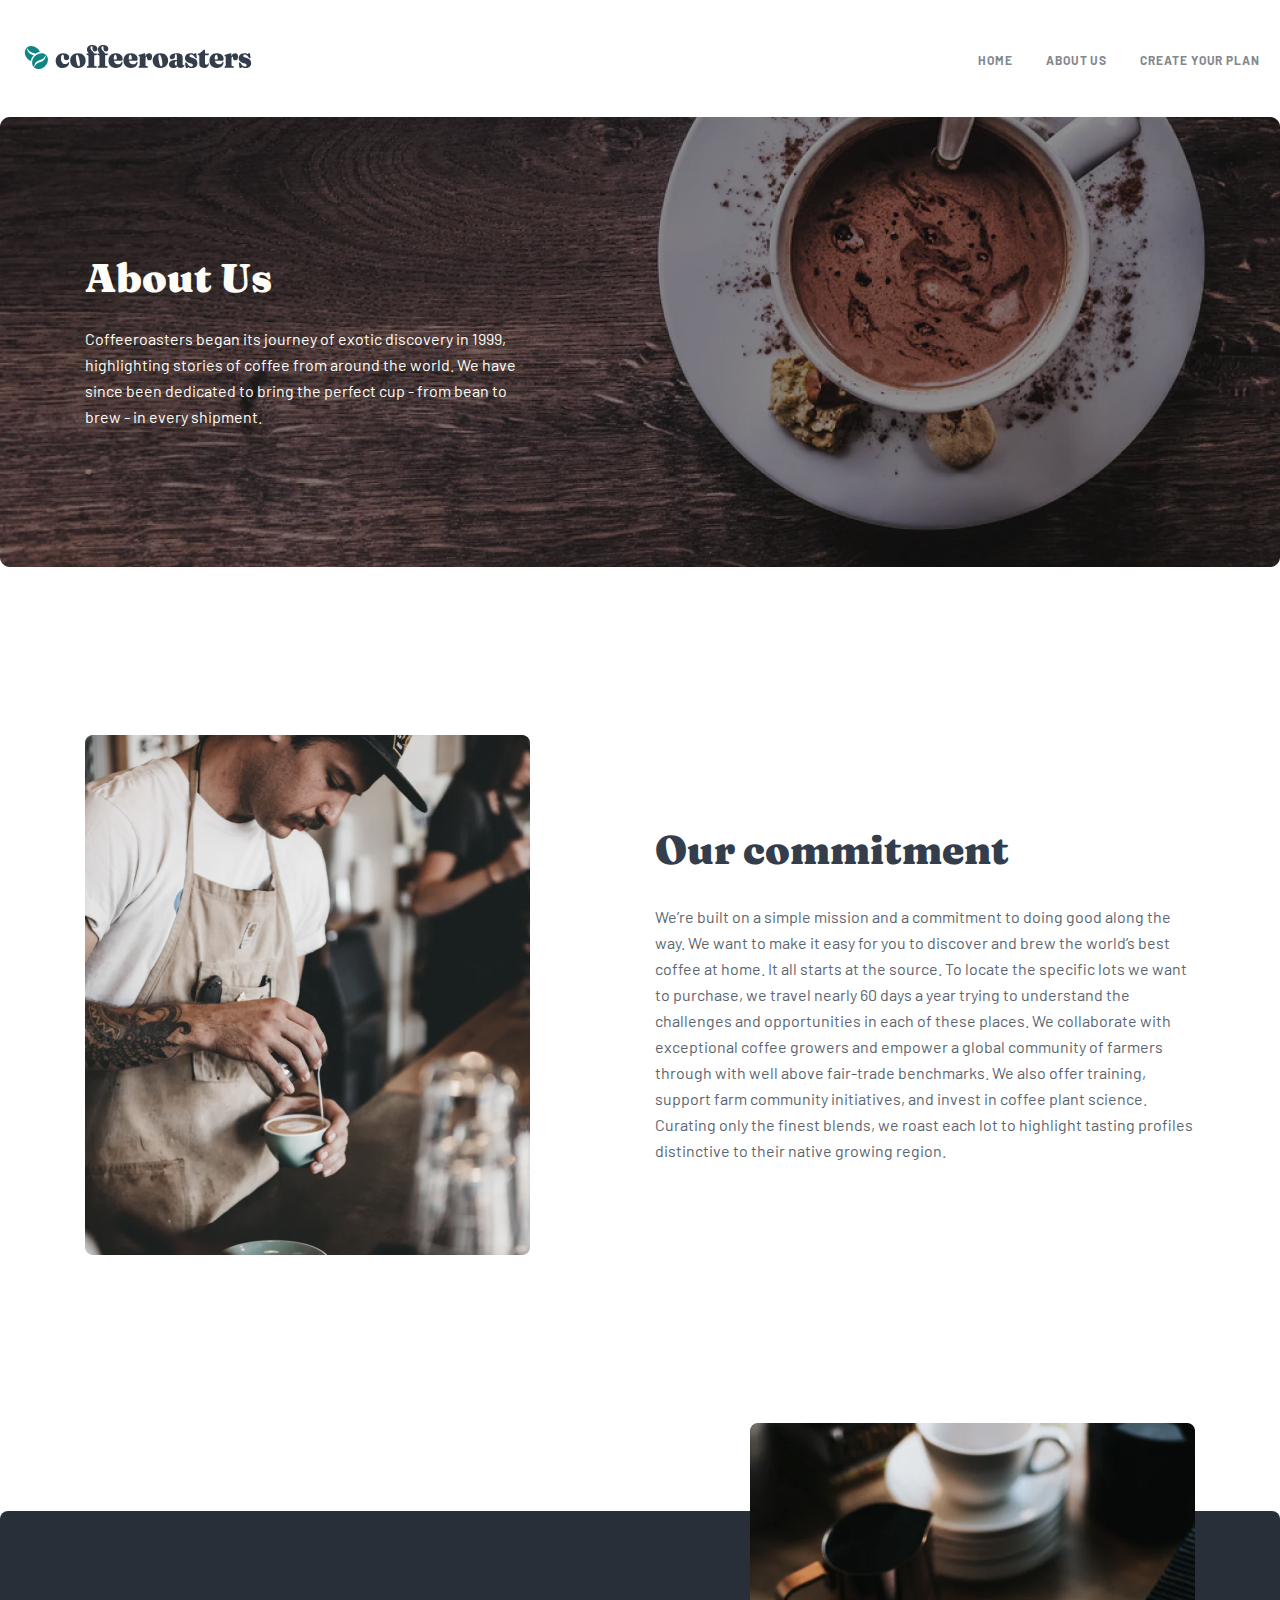
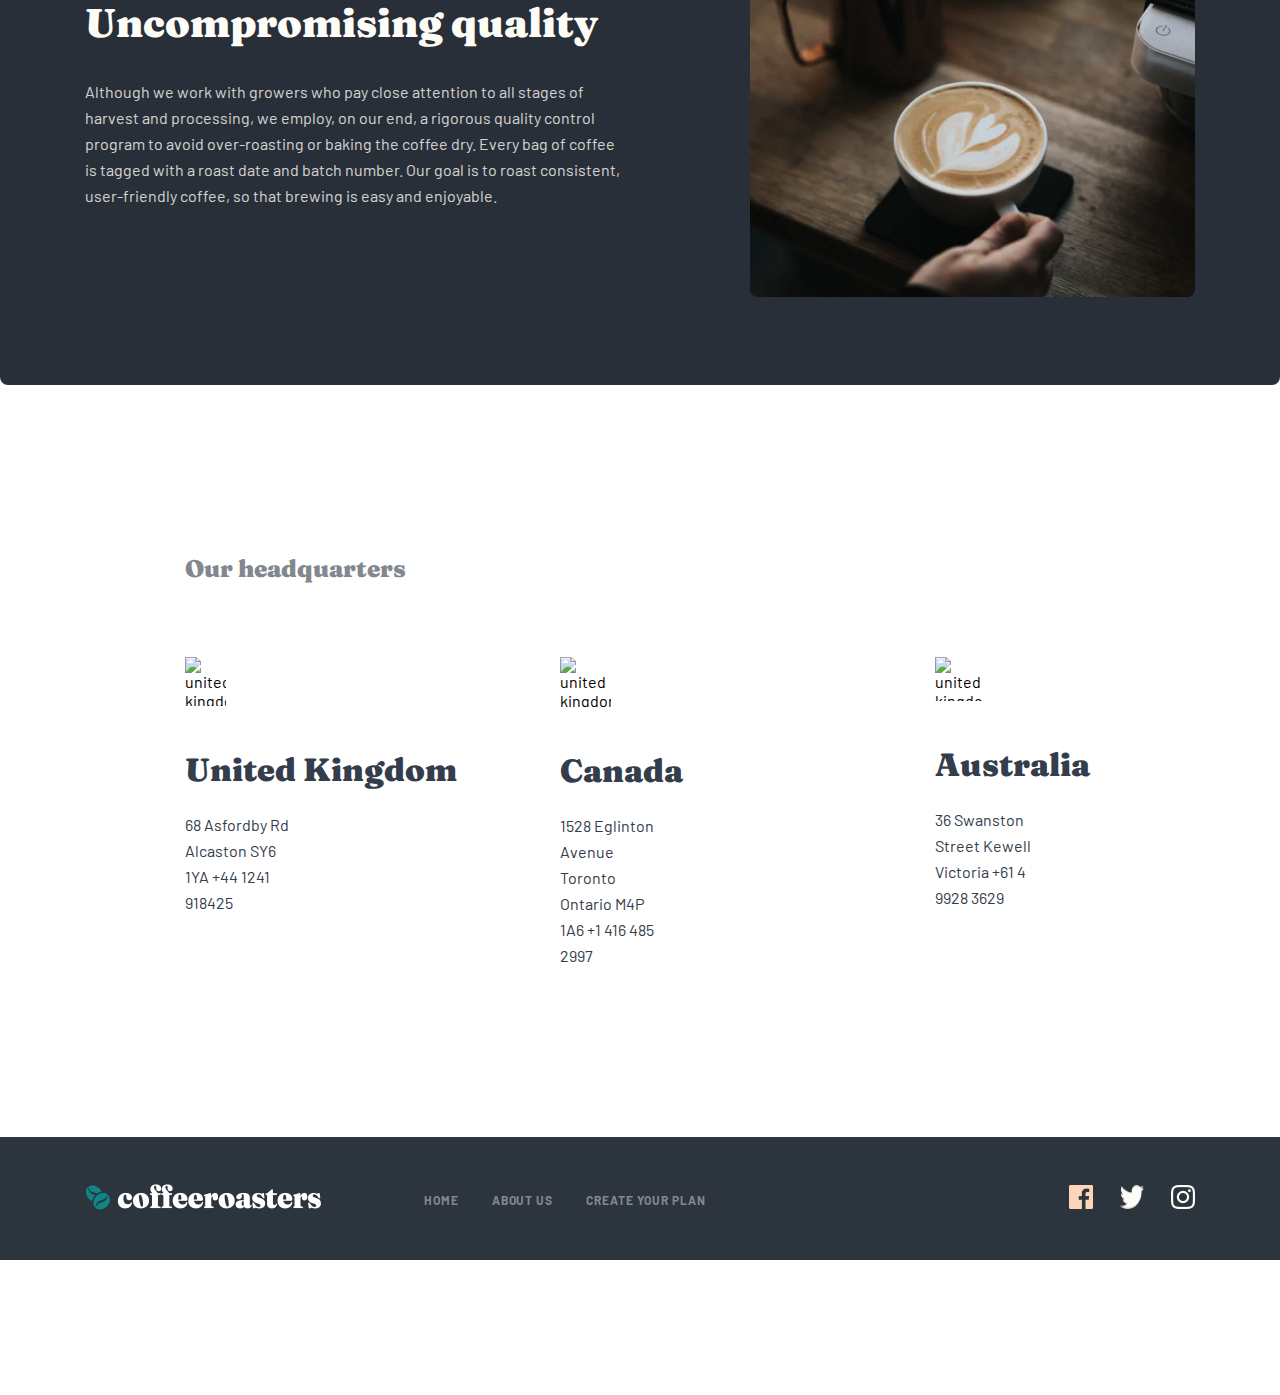
==== commit d3808b93: "feat: about us" ====
--- a/about.html
+++ b/about.html
@@ -11,39 +11,39 @@
 </head>
 <body>
     <!-- HEADER -->
-    <header class="header header--open">
-        <div class="container header__container">
-            <a class="header__link" href="#">
-                <img class="header__img" src="./images/Group 5.svg" alt="logo" width="236" height="26">
+    <header class="headerabout headerabout--open">
+        <div class="container headerabout__container">
+            <a class="headerabout__link" href="#">
+                <img class="headerabout__img" src="./images/Group 5.svg" alt="logo" width="236" height="26">
             </a>
 
-            <a class="header__link header__link--active" href="#">
-                <img class="header__img" src="./images/footerlogo.png" alt="logo" width="163" height="18">
+            <a class="headerabout__link headerabout__link--active" href="#">
+                <img class="headerabout__img" src="./images/footerlogo.png" alt="logo" width="163" height="18">
             </a>
             <!-- NAV -->
-            <nav class="sitenav">
-                <ul class="sitenav__list">
-                    <li class="sitenav__item">
-                        <a href="./index.html" class="sitenav__link">
+            <nav class="sitenavabout">
+                <ul class="sitenavabout__list">
+                    <li class="sitenavabout__item">
+                        <a href="./index.html" class="sitenavabout__link">
                             HOME
                         </a>
                     </li>
 
-                    <li class="sitenav__item">
-                        <a href="#" class="sitenav__link sitenav__link--about">
+                    <li class="sitenavabout__item">
+                        <a href="#" class="sitenavabout__link sitenavabout__link--about">
                             ABOUT US
                         </a>
                     </li>
 
-                    <li class="sitenav__item">
-                        <a href="./subscribe.html" class="sitenav__link">
+                    <li class="sitenavabout__item">
+                        <a href="./subscribe.html" class="sitenavabout__link">
                             Create your plan
                         </a>
                     </li>
                 </ul>
 
-                <button class="header__hamburger"></button>
             </nav>
+            <button class="headerabout__hamburger"></button>
         </div>
     </header>
 
@@ -64,6 +64,10 @@
             <div class="container commitment__container">
                 <img class="commitment__img" src="./images/man.png" alt="man" width="445" height="520">
 
+                <img class="commitment__img-tablet" src="./images/mantablet.png" alt="man" width="281" height="470">
+
+                <img class="commitment__img-mobile" src="./images/manmobile.png" alt="man" width="327" height="400">
+
                 <div class="commitment__wrapper">
                     <h2 class="commitment__heading">Our commitment</h2>
                     <p class="commitment__desc">
@@ -83,6 +87,10 @@
                 </div>
 
                 <img class="quality__img" src="./images/qualitycofe.png" alt="cofe" width="445" height="474">
+
+                <img class="quality__img-tablet" src="./images/cofetablet.png" alt="cofe" width="573" height="320">
+
+                <img class="quality__img-mobile" src="./images/cofemobile.png" alt="cofe" width="279" height="256">
             </div>
         </section>
         <!-- NATION -->
@@ -131,44 +139,44 @@
     </main>
 
     <!-- FOOTER -->
-    <footer class="footer footer__none">
-        <div class="container footer__container">
-          <div class="footer__wrapper">
-            <a class="header__link" href="#">
-                <img class="header__img" src="./images/coffe.png" alt="logo" width="236" height="26">
+    <footer class="footerabout footer__none">
+        <div class="container footerabout__container">
+          <div class="footerabout__wrapper">
+            <a class="footerabout__link" href="#">
+                <img class="headerabout__img" src="./images/coffe.png" alt="logo" width="236" height="26">
             </a>
 
-            <ul class="footer__list">
-                <li class="footer__item">
-                    <a class="footer__link" href="./index.html">HOME</a>
+            <ul class="footerabout__list">
+                <li class="footerabout__item">
+                    <a class="footerabout__link" href="./index.html">HOME</a>
                 </li>
 
-                <li class="footer__item">
-                    <a class="footer__link" href="#">ABOUT US</a>
+                <li class="footerabout__item">
+                    <a class="footerabout__link" href="#">ABOUT US</a>
                 </li>
 
-                <li class="footer__item">
-                    <a class="footer__link" href="./subscribe.html">Create your plan</a>
+                <li class="footerabout__item">
+                    <a class="footerabout__link" href="./subscribe.html">Create your plan</a>
                 </li>
             </ul>
           </div>
 
-          <div class="footer__imgwrapper">
-            <a class="footer__img-link" href="#">
-                <img class="footer__img" src="./images/facebook.png" alt="facebook" width="24" height="24">
+          <div class="footerabout__imgwrapper">
+            <a class="footerabout__img-link" href="#">
+                <img class="footerabout__img" src="./images/facebook.png" alt="facebook" width="24" height="24">
             </a>
 
-            <a class="footer__img-link" href="#">
-                <img class="footer__img" src="./images/twitter.png" alt="facebook" width="24" height="24">
+            <a class="footerabout__img-link" href="#">
+                <img class="footerabout__img" src="./images/twitter.png" alt="facebook" width="24" height="24">
             </a>
 
-            <a class="footer__img-link" href="#">
-                <img class="footer__img" src="./images/instagram.png" alt="facebook" width="24" height="24">
+            <a class="footerabout__img-link" href="#">
+                <img class="footerabout__img" src="./images/instagram.png" alt="facebook" width="24" height="24">
             </a>
           </div>
         </div>
     </footer>
 
-    <script src="./js/app.js"></script>
+    <script src="./js/settings.js"></script>
 </body>
 </html>--- a/css/main.css
+++ b/css/main.css
@@ -418,26 +418,6 @@
   overflow: hidden;
 }
 
-.about__none {
-  display: none;
-}
-
-.commitment__none {
-  display: none;
-}
-
-.quality__none {
-  display: none;
-}
-
-.nation__none {
-  display: none;
-}
-
-.footer__none {
-  display: none;
-}
-
 .container {
   width: 100%;
   max-width: 1320px;
@@ -664,6 +644,203 @@
   }
 }
 
+.headerabout {
+  padding-top: 44px;
+  padding-bottom: 44px;
+}
+
+.headerabout__container {
+  display: -webkit-box;
+  display: -ms-flexbox;
+  display: flex;
+  -webkit-box-align: center;
+      -ms-flex-align: center;
+          align-items: center;
+  -webkit-box-pack: justify;
+      -ms-flex-pack: justify;
+          justify-content: space-between;
+}
+
+.headerabout__link {
+  text-decoration: none;
+  -ms-flex-negative: 0;
+      flex-shrink: 0;
+}
+
+.headerabout__link:hover {
+  opacity: 0.8;
+}
+
+.headerabout__link:active {
+  opacity: 0.4;
+}
+
+.headerabout__link--active {
+  display: none;
+}
+
+.headerabout__hamburger {
+  display: none;
+  background-color: transparent;
+  border: none;
+  margin: 0;
+  padding: 0;
+  background-image: url(../images/bars-solid.svg);
+  background-repeat: no-repeat;
+  width: 20px;
+  height: 20px;
+}
+
+.sitenavabout {
+  white-space: nowrap;
+}
+
+.sitenavabout__list {
+  display: -webkit-box;
+  display: -ms-flexbox;
+  display: flex;
+  margin: 0;
+  padding: 0;
+  list-style: none;
+}
+
+.sitenavabout__item + .sitenavabout__item {
+  margin-left: 33px;
+}
+
+.sitenavabout__link {
+  text-decoration: none;
+  font-weight: 700;
+  font-size: 12px;
+  line-height: 15px;
+  letter-spacing: 0.923077px;
+  text-transform: uppercase;
+  color: #83888F;
+}
+
+.sitenavabout__link:hover {
+  opacity: 0.8;
+}
+
+.sitenavabout__link:active {
+  opacity: 0.4;
+}
+
+@media only screen and (max-width: 768px) {
+  .headerabout {
+    padding-top: 40px;
+    padding-bottom: 50px;
+    position: relative;
+  }
+}
+
+@media only screen and (max-width: 564px) {
+  .headerabout__hamburger {
+    display: inline-block;
+  }
+  .headerabout--open .headerabout__hamburger {
+    background-image: url(../images/xmark-solid.svg);
+    background-size: contain;
+  }
+  .sitenavabout {
+    display: none;
+  }
+  .sitenavabout__item + .sitenavabout__item {
+    margin-left: 0;
+  }
+  .sitenavabout__item + .sitenavabout__item {
+    margin-top: 32px;
+  }
+  .headerabout--open .sitenavabout {
+    display: inline-block;
+    position: absolute;
+    top: 100%;
+    left: 0;
+    width: 100%;
+    background: -webkit-gradient(linear, left top, left bottom, from(rgba(254, 252, 247, 0.504981)), color-stop(55.94%, #FEFCF7));
+    background: linear-gradient(180deg, rgba(254, 252, 247, 0.504981) 0%, #FEFCF7 55.94%);
+    -webkit-transform: matrix(1, 0, 0, -1, 0, 0);
+            transform: matrix(1, 0, 0, -1, 0, 0);
+  }
+  .headerabout--open .sitenavabout__list {
+    padding-top: 60px;
+    -webkit-box-orient: vertical;
+    -webkit-box-direction: normal;
+        -ms-flex-direction: column;
+            flex-direction: column;
+    -webkit-box-align: center;
+        -ms-flex-align: center;
+            align-items: center;
+    margin-top: 400px;
+    -webkit-transform: matrix(1, 0, 0, -1, 0, 0);
+            transform: matrix(1, 0, 0, -1, 0, 0);
+  }
+  .headerabout--open .sitenavabout__link {
+    font-size: 24px;
+    line-height: 32px;
+    color: #333D4B;
+  }
+}
+
+@media only screen and (max-width: 375px) {
+  .headerabout {
+    padding-top: 32px;
+    padding-bottom: 40px;
+    position: relative;
+  }
+  .headerabout__hamburger {
+    display: inline-block;
+  }
+  .headerabout__link {
+    display: none;
+  }
+  .headerabout__link--active {
+    display: inline-block;
+  }
+  .headerabout--open .headerabout__hamburger {
+    background-image: url(../images/xmark-solid.svg);
+    background-size: contain;
+  }
+  .sitenavabout {
+    display: none;
+  }
+  .sitenavabout__item + .sitenavabout__item {
+    margin-left: 0;
+  }
+  .sitenavabout__item + .sitenavabout__item {
+    margin-top: 32px;
+  }
+  .headerabout--open .sitenavabout {
+    display: inline-block;
+    position: absolute;
+    top: 100%;
+    left: 0;
+    width: 100%;
+    background: -webkit-gradient(linear, left top, left bottom, from(rgba(254, 252, 247, 0.504981)), color-stop(55.94%, #FEFCF7));
+    background: linear-gradient(180deg, rgba(254, 252, 247, 0.504981) 0%, #FEFCF7 55.94%);
+    -webkit-transform: matrix(1, 0, 0, -1, 0, 0);
+            transform: matrix(1, 0, 0, -1, 0, 0);
+  }
+  .headerabout--open .sitenavabout__list {
+    padding-top: 60px;
+    -webkit-box-orient: vertical;
+    -webkit-box-direction: normal;
+        -ms-flex-direction: column;
+            flex-direction: column;
+    -webkit-box-align: center;
+        -ms-flex-align: center;
+            align-items: center;
+    margin-top: 400px;
+    -webkit-transform: matrix(1, 0, 0, -1, 0, 0);
+            transform: matrix(1, 0, 0, -1, 0, 0);
+  }
+  .headerabout--open .sitenavabout__link {
+    font-size: 24px;
+    line-height: 32px;
+    color: #333D4B;
+  }
+}
+
 .hero {
   padding-bottom: 136px;
 }
@@ -809,13 +986,23 @@
           justify-content: center;
 }
 
+.commitment__img-tablet {
+  display: none;
+}
+
+.commitment__img-mobile {
+  display: none;
+}
+
 .commitment__wrapper {
   margin-left: 125px;
-  width: 540px;
+  max-width: 540px;
+  width: 100%;
 }
 
 .commitment__heading {
   margin: 0;
+  margin-bottom: 30px;
   font-family: 'Fraunces';
   font-style: normal;
   font-weight: 900;
@@ -828,8 +1015,130 @@
   margin: 0;
   line-height: 26px;
   color: #333D4B;
+  font-size: 16px;
+  line-height: 26px;
   mix-blend-mode: normal;
   opacity: 0.8;
+}
+
+@media only screen and (max-width: 1116px) {
+  .commitment {
+    padding-bottom: 144px;
+  }
+  .commitment__img {
+    display: none;
+  }
+  .commitment__img-tablet {
+    display: inline-block;
+  }
+  .commitment__wrapper {
+    margin-left: 69px;
+  }
+}
+
+@media only screen and (max-width: 768px) {
+  .commitment {
+    padding-bottom: 144px;
+  }
+  .commitment__heading {
+    margin-bottom: 30px;
+    max-width: 286px;
+    width: 100%;
+    font-size: 32px;
+    line-height: 48px;
+  }
+  .commitment__desc {
+    max-width: 339px;
+    width: 100%;
+    font-size: 15px;
+    line-height: 25px;
+  }
+}
+
+@media only screen and (max-width: 700px) {
+  .commitment {
+    padding-bottom: 120px;
+  }
+  .commitment__container {
+    -webkit-box-orient: vertical;
+    -webkit-box-direction: normal;
+        -ms-flex-direction: column;
+            flex-direction: column;
+    -webkit-box-align: center;
+        -ms-flex-align: center;
+            align-items: center;
+  }
+  .commitment__img-tablet {
+    display: none;
+  }
+  .commitment__img-mobile {
+    display: inline-block;
+    margin-bottom: 48px;
+  }
+  .commitment__wrapper {
+    display: -webkit-box;
+    display: -ms-flexbox;
+    display: flex;
+    -webkit-box-orient: vertical;
+    -webkit-box-direction: normal;
+        -ms-flex-direction: column;
+            flex-direction: column;
+    -webkit-box-align: center;
+        -ms-flex-align: center;
+            align-items: center;
+    margin-left: 0;
+    max-width: 400px;
+    width: 100%;
+  }
+  .commitment__heading {
+    margin-bottom: 30px;
+  }
+}
+
+@media only screen and (max-width: 375px) {
+  .commitment {
+    padding-bottom: 120px;
+  }
+  .commitment__container {
+    -webkit-box-orient: vertical;
+    -webkit-box-direction: normal;
+        -ms-flex-direction: column;
+            flex-direction: column;
+    -webkit-box-align: center;
+        -ms-flex-align: center;
+            align-items: center;
+  }
+  .commitment__img-tablet {
+    display: none;
+  }
+  .commitment__img-mobile {
+    display: inline-block;
+    margin-bottom: 48px;
+  }
+  .commitment__wrapper {
+    display: -webkit-box;
+    display: -ms-flexbox;
+    display: flex;
+    -webkit-box-orient: vertical;
+    -webkit-box-direction: normal;
+        -ms-flex-direction: column;
+            flex-direction: column;
+    -webkit-box-align: center;
+        -ms-flex-align: center;
+            align-items: center;
+    margin-left: 0;
+    max-width: 327px;
+    width: 100%;
+  }
+  .commitment__heading {
+    margin-bottom: 30px;
+    font-size: 32px;
+    line-height: 48px;
+  }
+  .commitment__desc {
+    font-size: 15px;
+    line-height: 25px;
+  }
 }
 
 .collection {
@@ -1308,129 +1617,6 @@
   }
 }
 
-.footer {
-  padding-bottom: 135px;
-}
-
-.footer__container {
-  display: -webkit-box;
-  display: -ms-flexbox;
-  display: flex;
-  -webkit-box-align: center;
-      -ms-flex-align: center;
-          align-items: center;
-  -webkit-box-pack: justify;
-      -ms-flex-pack: justify;
-          justify-content: space-between;
-  background: #2C343E;
-  padding: 47px 85px;
-}
-
-.footer__list {
-  display: -webkit-box;
-  display: -ms-flexbox;
-  display: flex;
-  list-style: none;
-  margin: 0;
-  margin-left: 103px;
-  padding: 0;
-}
-
-.footer__item + .footer__item {
-  margin-left: 33px;
-}
-
-.footer__wrapper {
-  display: -webkit-box;
-  display: -ms-flexbox;
-  display: flex;
-  -webkit-box-align: center;
-      -ms-flex-align: center;
-          align-items: center;
-}
-
-.footer__link {
-  text-decoration: none;
-  font-weight: 700;
-  font-size: 12px;
-  line-height: 15px;
-  letter-spacing: 0.923077px;
-  text-transform: uppercase;
-  color: #83888F;
-}
-
-.footer__link:hover {
-  opacity: 0.8;
-}
-
-.footer__link:active {
-  opacity: 0.4;
-}
-
-.footer__img-link {
-  text-decoration: none;
-}
-
-.footer__img-link + .footer__img-link {
-  margin-left: 24px;
-}
-
-.footer__img-link:hover {
-  opacity: 0.8;
-}
-
-.footer__img-link:active {
-  opacity: 0.4;
-}
-
-@media only screen and (max-width: 1116px) {
-  .footer {
-    padding-bottom: 72px;
-  }
-  .footer__container {
-    padding: 54px 0;
-    -webkit-box-orient: vertical;
-    -webkit-box-direction: normal;
-        -ms-flex-direction: column;
-            flex-direction: column;
-    background: #2C343E;
-  }
-  .footer__wrapper {
-    -webkit-box-orient: vertical;
-    -webkit-box-direction: normal;
-        -ms-flex-direction: column;
-            flex-direction: column;
-  }
-  .footer__logo {
-    margin-bottom: 32px;
-  }
-  .footer__list {
-    margin-bottom: 65px;
-    margin-left: 20px;
-  }
-}
-
-@media only screen and (max-width: 564px) {
-  .footer {
-    padding-bottom: 72px;
-  }
-  .footer__list {
-    -webkit-box-orient: vertical;
-    -webkit-box-direction: normal;
-        -ms-flex-direction: column;
-            flex-direction: column;
-    -webkit-box-align: center;
-        -ms-flex-align: center;
-            align-items: center;
-  }
-  .footer__item + .footer__item {
-    margin-left: 0px;
-  }
-  .footer__item + .footer__item {
-    margin-top: 24px;
-  }
-}
-
 .about {
   padding-bottom: 168px;
 }
@@ -1458,6 +1644,98 @@
   font-size: 16px;
   line-height: 26px;
   color: #FEFCF7;
+}
+
+@media only screen and (max-width: 768px) {
+  .about {
+    padding-bottom: 144px;
+  }
+  .about__container {
+    padding: 104px 58px;
+    background-image: url(../images/abouttablet.png);
+    background-size: cover;
+    background-repeat: no-repeat;
+  }
+  .about__heading {
+    margin-bottom: 24px;
+    font-size: 48px;
+    line-height: 48px;
+  }
+  .about__desc {
+    max-width: 398px;
+    width: 100%;
+    margin-bottom: 40px;
+    font-size: 15px;
+    line-height: 25px;
+  }
+}
+
+@media only screen and (max-width: 564px) {
+  .about {
+    padding-bottom: 144px;
+  }
+  .about__container {
+    display: -webkit-box;
+    display: -ms-flexbox;
+    display: flex;
+    -webkit-box-orient: vertical;
+    -webkit-box-direction: normal;
+        -ms-flex-direction: column;
+            flex-direction: column;
+    -webkit-box-align: center;
+        -ms-flex-align: center;
+            align-items: center;
+    padding: 100px 0;
+    background-image: url(../images/aboutmobile.png);
+    background-size: cover;
+    background-position: center;
+    border-radius: 5px;
+  }
+  .about__heading {
+    max-width: 400px;
+    text-align: center;
+  }
+  .about__desc {
+    max-width: 450px;
+    text-align: center;
+  }
+}
+
+@media only screen and (max-width: 375px) {
+  .about {
+    padding-bottom: 120px;
+  }
+  .about__container {
+    padding-top: 111pxz;
+    padding-bottom: 87px;
+    display: -webkit-box;
+    display: -ms-flexbox;
+    display: flex;
+    -webkit-box-orient: vertical;
+    -webkit-box-direction: normal;
+        -ms-flex-direction: column;
+            flex-direction: column;
+    -webkit-box-align: center;
+        -ms-flex-align: center;
+            align-items: center;
+    padding: 100px 0;
+    background-image: url(../../images/aboutmobile.png);
+    background-size: cover;
+    background-position: center;
+    border-radius: 5px;
+  }
+  .about__heading {
+    max-width: 279px;
+    font-size: 28px;
+    line-height: 28px;
+    text-align: center;
+  }
+  .about__desc {
+    max-width: 279px;
+    font-size: 15px;
+    line-height: 25px;
+    text-align: center;
+  }
 }
 
 .commitment {
@@ -1476,13 +1754,23 @@
           justify-content: center;
 }
 
+.commitment__img-tablet {
+  display: none;
+}
+
+.commitment__img-mobile {
+  display: none;
+}
+
 .commitment__wrapper {
   margin-left: 125px;
-  width: 540px;
+  max-width: 540px;
+  width: 100%;
 }
 
 .commitment__heading {
   margin: 0;
+  margin-bottom: 30px;
   font-family: 'Fraunces';
   font-style: normal;
   font-weight: 900;
@@ -1495,8 +1783,130 @@
   margin: 0;
   line-height: 26px;
   color: #333D4B;
+  font-size: 16px;
+  line-height: 26px;
   mix-blend-mode: normal;
   opacity: 0.8;
+}
+
+@media only screen and (max-width: 1116px) {
+  .commitment {
+    padding-bottom: 144px;
+  }
+  .commitment__img {
+    display: none;
+  }
+  .commitment__img-tablet {
+    display: inline-block;
+  }
+  .commitment__wrapper {
+    margin-left: 69px;
+  }
+}
+
+@media only screen and (max-width: 768px) {
+  .commitment {
+    padding-bottom: 144px;
+  }
+  .commitment__heading {
+    margin-bottom: 30px;
+    max-width: 286px;
+    width: 100%;
+    font-size: 32px;
+    line-height: 48px;
+  }
+  .commitment__desc {
+    max-width: 339px;
+    width: 100%;
+    font-size: 15px;
+    line-height: 25px;
+  }
+}
+
+@media only screen and (max-width: 700px) {
+  .commitment {
+    padding-bottom: 120px;
+  }
+  .commitment__container {
+    -webkit-box-orient: vertical;
+    -webkit-box-direction: normal;
+        -ms-flex-direction: column;
+            flex-direction: column;
+    -webkit-box-align: center;
+        -ms-flex-align: center;
+            align-items: center;
+  }
+  .commitment__img-tablet {
+    display: none;
+  }
+  .commitment__img-mobile {
+    display: inline-block;
+    margin-bottom: 48px;
+  }
+  .commitment__wrapper {
+    display: -webkit-box;
+    display: -ms-flexbox;
+    display: flex;
+    -webkit-box-orient: vertical;
+    -webkit-box-direction: normal;
+        -ms-flex-direction: column;
+            flex-direction: column;
+    -webkit-box-align: center;
+        -ms-flex-align: center;
+            align-items: center;
+    margin-left: 0;
+    max-width: 400px;
+    width: 100%;
+  }
+  .commitment__heading {
+    margin-bottom: 30px;
+  }
+}
+
+@media only screen and (max-width: 375px) {
+  .commitment {
+    padding-bottom: 120px;
+  }
+  .commitment__container {
+    -webkit-box-orient: vertical;
+    -webkit-box-direction: normal;
+        -ms-flex-direction: column;
+            flex-direction: column;
+    -webkit-box-align: center;
+        -ms-flex-align: center;
+            align-items: center;
+  }
+  .commitment__img-tablet {
+    display: none;
+  }
+  .commitment__img-mobile {
+    display: inline-block;
+    margin-bottom: 48px;
+  }
+  .commitment__wrapper {
+    display: -webkit-box;
+    display: -ms-flexbox;
+    display: flex;
+    -webkit-box-orient: vertical;
+    -webkit-box-direction: normal;
+        -ms-flex-direction: column;
+            flex-direction: column;
+    -webkit-box-align: center;
+        -ms-flex-align: center;
+            align-items: center;
+    margin-left: 0;
+    max-width: 327px;
+    width: 100%;
+  }
+  .commitment__heading {
+    margin-bottom: 30px;
+    font-size: 32px;
+    line-height: 48px;
+  }
+  .commitment__desc {
+    font-size: 15px;
+    line-height: 25px;
+  }
 }
 
 .quality {
@@ -1513,7 +1923,8 @@
 }
 
 .quality__wrapper {
-  width: 540px;
+  max-width: 540px;
+  width: 100%;
   margin-right: 125px;
 }
 
@@ -1541,6 +1952,159 @@
   top: -88px;
 }
 
+.quality__img-tablet {
+  display: none;
+}
+
+.quality__img-mobile {
+  display: none;
+}
+
+@media only screen and (max-width: 1116px) {
+  .quality {
+    padding-top: 120px;
+  }
+  .quality__container {
+    max-width: 1115px;
+    width: 100%;
+  }
+}
+
+@media only screen and (max-width: 1040px) {
+  .quality__container {
+    padding-bottom: 67px;
+    display: -webkit-box;
+    display: -ms-flexbox;
+    display: flex;
+    -webkit-box-orient: vertical;
+    -webkit-box-direction: normal;
+        -ms-flex-direction: column;
+            flex-direction: column;
+    -webkit-box-align: center;
+        -ms-flex-align: center;
+            align-items: center;
+    max-height: 488px;
+  }
+  .quality__img {
+    display: none;
+  }
+  .quality__img-tablet {
+    display: inline-block;
+    position: relative;
+    bottom: 560px;
+  }
+  .quality__wrapper {
+    margin-right: 0;
+    max-width: 540px;
+    width: 100%;
+    margin-top: 128px;
+  }
+}
+
+@media only screen and (max-width: 800px) {
+  .quality__img-tablet {
+    width: 450px;
+    height: 321px;
+    position: relative;
+    bottom: 540px;
+  }
+}
+
+@media only screen and (max-width: 660px) {
+  .quality__img-tablet {
+    width: 450px;
+    position: relative;
+    bottom: 520px;
+  }
+}
+
+@media only screen and (max-width: 620px) {
+  .quality__container {
+    max-height: 560px;
+    width: 100%;
+  }
+  .quality__img-tablet {
+    position: relative;
+    bottom: 530px;
+  }
+}
+
+@media only screen and (max-width: 606px) {
+  .quality__container {
+    max-height: 540px;
+    width: 100%;
+  }
+  .quality__img-tablet {
+    display: none;
+  }
+  .quality__img-mobile {
+    display: inline-block;
+    position: relative;
+    bottom: 550px;
+  }
+}
+
+@media only screen and (max-width: 522px) {
+  .quality__container {
+    max-height: 540px;
+    width: 100%;
+  }
+  .quality__img-mobile {
+    display: inline-block;
+    position: relative;
+    bottom: 570px;
+  }
+}
+
+@media only screen and (max-width: 477px) {
+  .quality__container {
+    max-height: 510px;
+    width: 100%;
+  }
+  .quality__img-mobile {
+    display: inline-block;
+    position: relative;
+    bottom: 595px;
+  }
+  .quality__wrapper {
+    max-width: 279px;
+    width: 100%;
+  }
+  .quality__heading {
+    font-size: 28px;
+    line-height: 28px;
+  }
+  .quality__desc {
+    font-size: 15px;
+    line-height: 25px;
+  }
+}
+
+@media only screen and (max-width: 366px) {
+  .quality__container {
+    max-height: 503px;
+    width: 100%;
+  }
+  .quality__img-mobile {
+    display: inline-block;
+    position: relative;
+    left: -25px;
+    bottom: 620px;
+  }
+  .quality__wrapper {
+    max-width: 279px;
+    width: 100%;
+  }
+  .quality__heading {
+    font-size: 28px;
+    line-height: 28px;
+  }
+  .quality__desc {
+    font-size: 15px;
+    line-height: 25px;
+  }
+}
+
 .nation {
   padding-bottom: 168px;
   padding-left: 165px;
@@ -1560,16 +2124,14 @@
   display: -webkit-box;
   display: -ms-flexbox;
   display: flex;
-  -webkit-box-align: center;
-      -ms-flex-align: center;
-          align-items: center;
   list-style: none;
   margin: 0;
   padding: 0;
 }
 
 .nation__item {
-  width: 285px;
+  max-width: 285px;
+  width: 100%;
 }
 
 .nation__item + .nation__item {
@@ -1595,6 +2157,83 @@
   margin: 0;
   line-height: 26px;
   color: #333D4B;
+}
+
+@media only screen and (max-width: 1000px) {
+  .nation {
+    padding-bottom: 144px;
+    padding-left: 40px;
+  }
+}
+
+@media only screen and (max-width: 768px) {
+  .nation {
+    padding-bottom: 144px;
+  }
+  .nation__list-desc {
+    margin-bottom: 21px;
+    max-width: 223px;
+    width: 100%;
+    font-size: 24px;
+    line-height: 36px;
+  }
+  .nation__list-desc-small {
+    max-width: 223px;
+    width: 100%;
+    font-size: 16px;
+    line-height: 26px;
+  }
+}
+
+@media only screen and (max-width: 564px) {
+  .nation {
+    padding-bottom: 120px;
+  }
+  .nation__container {
+    display: -webkit-box;
+    display: -ms-flexbox;
+    display: flex;
+    -webkit-box-orient: vertical;
+    -webkit-box-direction: normal;
+        -ms-flex-direction: column;
+            flex-direction: column;
+    -webkit-box-align: center;
+        -ms-flex-align: center;
+            align-items: center;
+  }
+  .nation__list {
+    -webkit-box-orient: vertical;
+    -webkit-box-direction: normal;
+        -ms-flex-direction: column;
+            flex-direction: column;
+    -webkit-box-align: center;
+        -ms-flex-align: center;
+            align-items: center;
+  }
+  .nation__list-desc {
+    text-align: center;
+  }
+  .nation__list-desc-small {
+    max-width: 327px;
+    width: 100%;
+  }
+  .nation__item + .nation__item {
+    margin-left: 0px;
+    margin-top: 80px;
+  }
+  .nation__img {
+    margin-left: 80px;
+  }
+}
+
+@media only screen and (max-width: 375px) {
+  .nation {
+    padding-bottom: 120px;
+  }
+  .nation__item {
+    max-width: 327px;
+    width: 100%;
+  }
 }
 
 .create {
@@ -1835,4 +2474,252 @@
 .ordering__summary-btn:active {
   opacity: 0.4;
 }
+
+.footer {
+  padding-bottom: 135px;
+}
+
+.footer__container {
+  display: -webkit-box;
+  display: -ms-flexbox;
+  display: flex;
+  -webkit-box-align: center;
+      -ms-flex-align: center;
+          align-items: center;
+  -webkit-box-pack: justify;
+      -ms-flex-pack: justify;
+          justify-content: space-between;
+  background: #2C343E;
+  padding: 47px 85px;
+}
+
+.footer__list {
+  display: -webkit-box;
+  display: -ms-flexbox;
+  display: flex;
+  list-style: none;
+  margin: 0;
+  margin-left: 103px;
+  padding: 0;
+}
+
+.footer__item + .footer__item {
+  margin-left: 33px;
+}
+
+.footer__wrapper {
+  display: -webkit-box;
+  display: -ms-flexbox;
+  display: flex;
+  -webkit-box-align: center;
+      -ms-flex-align: center;
+          align-items: center;
+}
+
+.footer__link {
+  text-decoration: none;
+  font-weight: 700;
+  font-size: 12px;
+  line-height: 15px;
+  letter-spacing: 0.923077px;
+  text-transform: uppercase;
+  color: #83888F;
+}
+
+.footer__link:hover {
+  opacity: 0.8;
+}
+
+.footer__link:active {
+  opacity: 0.4;
+}
+
+.footer__img-link {
+  text-decoration: none;
+}
+
+.footer__img-link + .footer__img-link {
+  margin-left: 24px;
+}
+
+.footer__img-link:hover {
+  opacity: 0.8;
+}
+
+.footer__img-link:active {
+  opacity: 0.4;
+}
+
+@media only screen and (max-width: 1116px) {
+  .footer {
+    padding-bottom: 72px;
+  }
+  .footer__container {
+    padding: 54px 0;
+    -webkit-box-orient: vertical;
+    -webkit-box-direction: normal;
+        -ms-flex-direction: column;
+            flex-direction: column;
+    background: #2C343E;
+  }
+  .footer__wrapper {
+    -webkit-box-orient: vertical;
+    -webkit-box-direction: normal;
+        -ms-flex-direction: column;
+            flex-direction: column;
+  }
+  .footer__logo {
+    margin-bottom: 32px;
+  }
+  .footer__list {
+    margin-bottom: 65px;
+    margin-left: 20px;
+  }
+}
+
+@media only screen and (max-width: 564px) {
+  .footer {
+    padding-bottom: 72px;
+  }
+  .footer__list {
+    -webkit-box-orient: vertical;
+    -webkit-box-direction: normal;
+        -ms-flex-direction: column;
+            flex-direction: column;
+    -webkit-box-align: center;
+        -ms-flex-align: center;
+            align-items: center;
+  }
+  .footer__item + .footer__item {
+    margin-left: 0px;
+  }
+  .footer__item + .footer__item {
+    margin-top: 24px;
+  }
+}
+
+.footerabout {
+  padding-bottom: 135px;
+}
+
+.footerabout__container {
+  display: -webkit-box;
+  display: -ms-flexbox;
+  display: flex;
+  -webkit-box-align: center;
+      -ms-flex-align: center;
+          align-items: center;
+  -webkit-box-pack: justify;
+      -ms-flex-pack: justify;
+          justify-content: space-between;
+  background: #2C343E;
+  padding: 47px 85px;
+}
+
+.footerabout__list {
+  display: -webkit-box;
+  display: -ms-flexbox;
+  display: flex;
+  list-style: none;
+  margin: 0;
+  margin-left: 103px;
+  padding: 0;
+}
+
+.footerabout__item + .footerabout__item {
+  margin-left: 33px;
+}
+
+.footerabout__wrapper {
+  display: -webkit-box;
+  display: -ms-flexbox;
+  display: flex;
+  -webkit-box-align: center;
+      -ms-flex-align: center;
+          align-items: center;
+}
+
+.footerabout__link {
+  text-decoration: none;
+  font-weight: 700;
+  font-size: 12px;
+  line-height: 15px;
+  letter-spacing: 0.923077px;
+  text-transform: uppercase;
+  color: #83888F;
+}
+
+.footerabout__link:hover {
+  opacity: 0.8;
+}
+
+.footerabout__link:active {
+  opacity: 0.4;
+}
+
+.footerabout__img-link {
+  text-decoration: none;
+}
+
+.footerabout__img-link + .footerabout__img-link {
+  margin-left: 24px;
+}
+
+.footerabout__img-link:hover {
+  opacity: 0.8;
+}
+
+.footerabout__img-link:active {
+  opacity: 0.4;
+}
+
+@media only screen and (max-width: 1116px) {
+  .footerabout {
+    padding-bottom: 72px;
+  }
+  .footerabout__container {
+    padding: 54px 0;
+    -webkit-box-orient: vertical;
+    -webkit-box-direction: normal;
+        -ms-flex-direction: column;
+            flex-direction: column;
+    background: #2C343E;
+  }
+  .footerabout__wrapper {
+    -webkit-box-orient: vertical;
+    -webkit-box-direction: normal;
+        -ms-flex-direction: column;
+            flex-direction: column;
+  }
+  .footerabout__logo {
+    margin-bottom: 32px;
+  }
+  .footerabout__list {
+    margin-top: 32px;
+    margin-bottom: 65px;
+    margin-left: 20px;
+  }
+}
+
+@media only screen and (max-width: 564px) {
+  .footerabout {
+    padding-bottom: 72px;
+  }
+  .footerabout__list {
+    margin-top: 48px;
+    -webkit-box-orient: vertical;
+    -webkit-box-direction: normal;
+        -ms-flex-direction: column;
+            flex-direction: column;
+    -webkit-box-align: center;
+        -ms-flex-align: center;
+            align-items: center;
+  }
+  .footerabout__item + .footerabout__item {
+    margin-left: 0px;
+  }
+  .footerabout__item + .footerabout__item {
+    margin-top: 24px;
+  }
+}
 /*# sourceMappingURL=main.css.map */